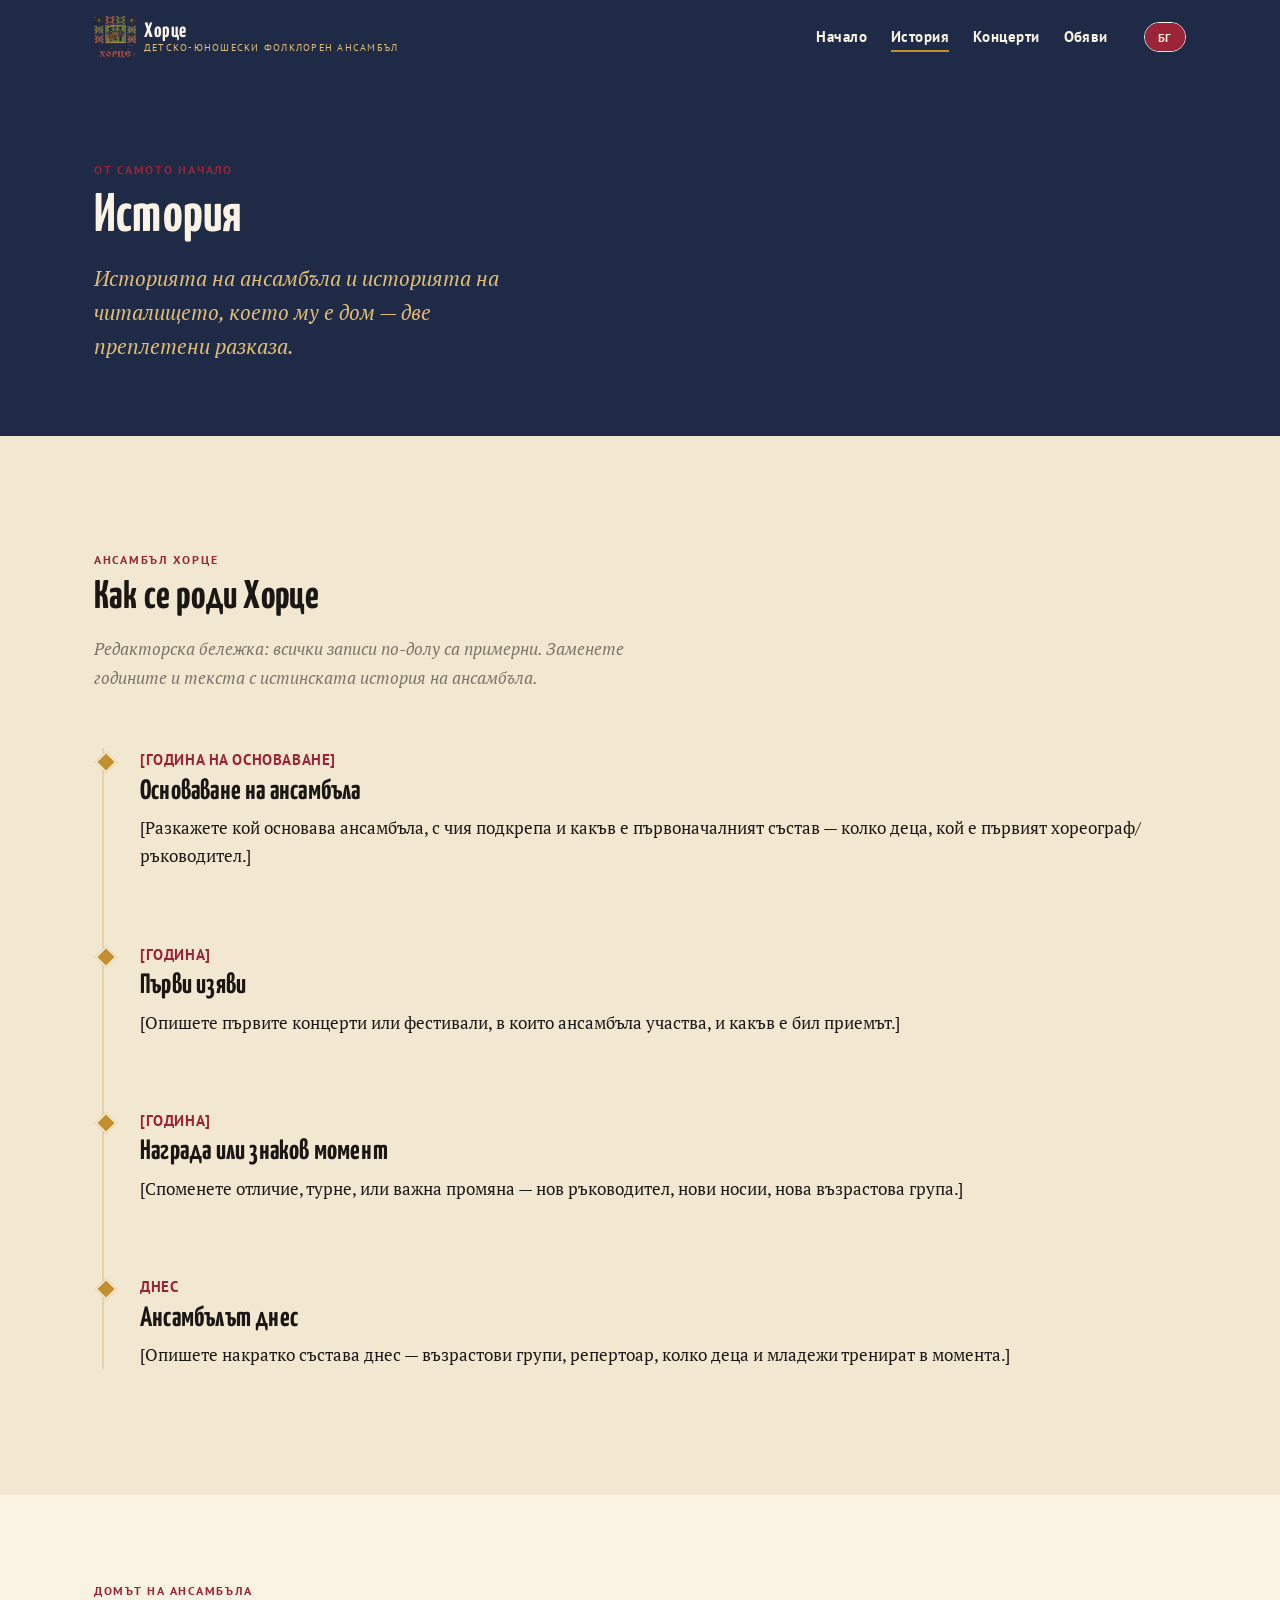
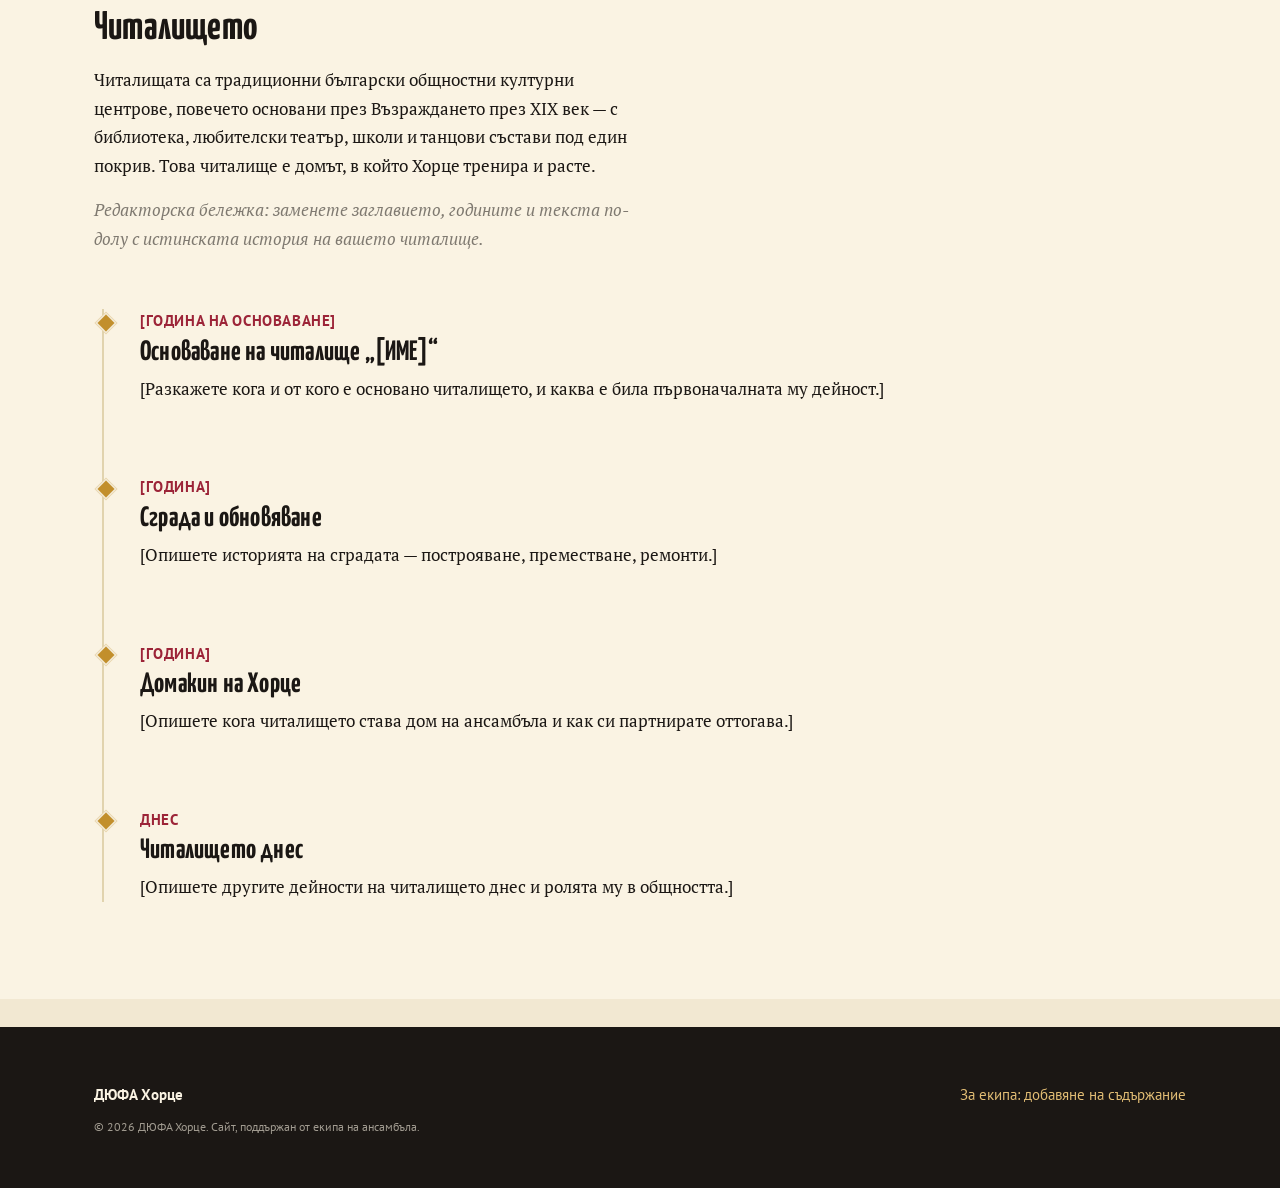
==== history.html @ 5110ce25 "initial" ====
<!doctype html>
<html lang="bg" data-site-lang="bg">
<head>
<meta charset="utf-8">
<meta name="viewport" content="width=device-width, initial-scale=1">
<title>История — ДЮФА Хорце</title>
<meta name="description" content="История на ДЮФА Хорце и на читалището, в което тренира ансамбълът.">
<link rel="icon" type="image/svg+xml" href="assets/images/logo.svg">
<link rel="preconnect" href="https://fonts.googleapis.com">
<link rel="preconnect" href="https://fonts.gstatic.com" crossorigin>
<link href="https://fonts.googleapis.com/css2?family=Yanone+Kaffeesatz:wght@400;600;700&family=PT+Serif:ital,wght@0,400;0,700;1,400&family=PT+Sans:wght@400;700&display=swap" rel="stylesheet">
<link rel="stylesheet" href="assets/css/style.css">
</head>
<body>

<header class="site-header">
  <div class="container">
    <a href="index.html" class="brand">
      <img src="assets/images/logo.png" alt="">
      <span class="brand-text">Хорце<small data-lang="bg">Детско-юношески фолклорен ансамбъл</small><small data-lang="en">Children &amp; youth folklore ensemble</small></span>
    </a>
    <button class="nav-toggle" aria-label="Меню" aria-expanded="false">☰</button>
    <nav class="site-nav">
      <ul>
        <li><a href="index.html" data-lang="bg">Начало</a><a href="index.html" data-lang="en">Home</a></li>
        <li><a href="istoriya.html" aria-current="page" data-lang="bg">История</a><a href="istoriya.html" aria-current="page" data-lang="en">History</a></li>
        <li><a href="koncerti.html" data-lang="bg">Концерти</a><a href="koncerti.html" data-lang="en">Concerts</a></li>
        <li><a href="obyavi.html" data-lang="bg">Обяви</a><a href="obyavi.html" data-lang="en">Announcements</a></li>
      </ul>
      <div class="lang-switch" role="group" aria-label="Език / Language">
        <button type="button" data-lang="bg" aria-pressed="true">БГ</button>
        <button type="button" data-lang="en" aria-pressed="false">EN</button>
      </div>
    </nav>
  </div>
</header>

<section class="hero" style="padding-bottom: var(--space-5);">
  <div class="container">
    <span class="eyebrow" data-lang="bg">От самото начало</span>
    <span class="eyebrow" data-lang="en">From the very beginning</span>
    <h1 style="font-size: var(--text-3xl);" data-lang="bg">История</h1>
    <h1 style="font-size: var(--text-3xl);" data-lang="en">History</h1>
    <p class="tagline" data-lang="bg">Историята на ансамбъла и историята на читалището, което му е дом — две преплетени разказа.</p>
    <p class="tagline" data-lang="en">The ensemble's story and the story of the community centre that is its home — two threads woven together.</p>
  </div>
</section>

<div class="hora-divider gold"></div>

<section>
  <div class="container">
    <div class="section-head">
      <span class="eyebrow" data-lang="bg">Ансамбъл Хорце</span>
      <span class="eyebrow" data-lang="en">The Horce ensemble</span>
      <h2 data-lang="bg">Как се роди Хорце</h2>
      <h2 data-lang="en">How Horce came to be</h2>
      <p class="timeline-placeholder" data-lang="bg">Редакторска бележка: всички записи по-долу са примерни. Заменете годините и текста с истинската история на ансамбъла.</p>
      <p class="timeline-placeholder" data-lang="en">Editor's note: every entry below is a placeholder. Replace the years and text with the ensemble's real history.</p>
    </div>

    <ol class="timeline" style="list-style:none; padding-left: var(--space-5);">
      <li class="timeline-item reveal">
        <div class="timeline-year" data-lang="bg">[ГОДИНА НА ОСНОВАВАНЕ]</div>
        <div class="timeline-year" data-lang="en">[FOUNDING YEAR]</div>
        <h3 data-lang="bg">Основаване на ансамбъла</h3>
        <h3 data-lang="en">The ensemble is founded</h3>
        <p data-lang="bg">[Разкажете кой основава ансамбъла, с чия подкрепа и какъв е първоначалният състав — колко деца, кой е първият хореограф/ръководител.]</p>
        <p data-lang="en">[Tell who founded the ensemble, with whose support, and what the first roster looked like — how many children, who was the first choreographer or director.]</p>
      </li>
      <li class="timeline-item reveal">
        <div class="timeline-year" data-lang="bg">[ГОДИНА]</div>
        <div class="timeline-year" data-lang="en">[YEAR]</div>
        <h3 data-lang="bg">Първи изяви</h3>
        <h3 data-lang="en">First performances</h3>
        <p data-lang="bg">[Опишете първите концерти или фестивали, в които ансамбъла участва, и какъв е бил приемът.]</p>
        <p data-lang="en">[Describe the first concerts or festivals the ensemble took part in, and how they were received.]</p>
      </li>
      <li class="timeline-item reveal">
        <div class="timeline-year" data-lang="bg">[ГОДИНА]</div>
        <div class="timeline-year" data-lang="en">[YEAR]</div>
        <h3 data-lang="bg">Награда или знаков момент</h3>
        <h3 data-lang="en">An award or milestone</h3>
        <p data-lang="bg">[Споменете отличие, турне, или важна промяна — нов ръководител, нови носии, нова възрастова група.]</p>
        <p data-lang="en">[Mention an award, a tour, or an important change — a new director, new costumes, a new age group.]</p>
      </li>
      <li class="timeline-item reveal">
        <div class="timeline-year" data-lang="bg">Днес</div>
        <div class="timeline-year" data-lang="en">Today</div>
        <h3 data-lang="bg">Ансамбълът днес</h3>
        <h3 data-lang="en">The ensemble today</h3>
        <p data-lang="bg">[Опишете накратко състава днес — възрастови групи, репертоар, колко деца и младежи тренират в момента.]</p>
        <p data-lang="en">[Briefly describe the ensemble today — age groups, repertoire, how many children and young people currently train.]</p>
      </li>
    </ol>
  </div>
</section>

<div class="hora-divider"></div>

<section class="on-soft">
  <div class="container">
    <div class="section-head">
      <span class="eyebrow" data-lang="bg">Домът на ансамбъла</span>
      <span class="eyebrow" data-lang="en">The ensemble's home</span>
      <h2 data-lang="bg">Читалището</h2>
      <h2 data-lang="en">The chitalishte</h2>
      <p data-lang="bg">Читалищата са традиционни български общностни културни центрове, повечето основани през Възраждането през XIX век — с библиотека, любителски театър, школи и танцови състави под един покрив. Това читалище е домът, в който Хорце тренира и расте.</p>
      <p data-lang="en">Chitalishtes are traditional Bulgarian community cultural centres, most founded during the 19th-century National Revival — combining a library, amateur theatre, classes and dance ensembles under one roof. This particular chitalishte is the home where Horce trains and grows.</p>
      <p class="timeline-placeholder" data-lang="bg">Редакторска бележка: заменете заглавието, годините и текста по-долу с истинската история на вашето читалище.</p>
      <p class="timeline-placeholder" data-lang="en">Editor's note: replace the name, years and text below with your chitalishte's real history.</p>
    </div>

    <ol class="timeline" style="list-style:none; padding-left: var(--space-5);">
      <li class="timeline-item reveal">
        <div class="timeline-year" data-lang="bg">[ГОДИНА НА ОСНОВАВАНЕ]</div>
        <div class="timeline-year" data-lang="en">[FOUNDING YEAR]</div>
        <h3 data-lang="bg">Основаване на читалище „[ИМЕ]“</h3>
        <h3 data-lang="en">"[NAME]" chitalishte is founded</h3>
        <p data-lang="bg">[Разкажете кога и от кого е основано читалището, и каква е била първоначалната му дейност.]</p>
        <p data-lang="en">[Tell when and by whom the chitalishte was founded, and what its early activities looked like.]</p>
      </li>
      <li class="timeline-item reveal">
        <div class="timeline-year" data-lang="bg">[ГОДИНА]</div>
        <div class="timeline-year" data-lang="en">[YEAR]</div>
        <h3 data-lang="bg">Сграда и обновяване</h3>
        <h3 data-lang="en">Building and renovation</h3>
        <p data-lang="bg">[Опишете историята на сградата — построяване, преместване, ремонти.]</p>
        <p data-lang="en">[Describe the building's history — construction, relocation, renovations.]</p>
      </li>
      <li class="timeline-item reveal">
        <div class="timeline-year" data-lang="bg">[ГОДИНА]</div>
        <div class="timeline-year" data-lang="en">[YEAR]</div>
        <h3 data-lang="bg">Домакин на Хорце</h3>
        <h3 data-lang="en">Becomes home to Horce</h3>
        <p data-lang="bg">[Опишете кога читалището става дом на ансамбъла и как си партнирате оттогава.]</p>
        <p data-lang="en">[Describe when the chitalishte became the ensemble's home, and how you've partnered since.]</p>
      </li>
      <li class="timeline-item reveal">
        <div class="timeline-year" data-lang="bg">Днес</div>
        <div class="timeline-year" data-lang="en">Today</div>
        <h3 data-lang="bg">Читалището днес</h3>
        <h3 data-lang="en">The chitalishte today</h3>
        <p data-lang="bg">[Опишете другите дейности на читалището днес и ролята му в общността.]</p>
        <p data-lang="en">[Describe the chitalishte's other activities today and its role in the community.]</p>
      </li>
    </ol>
  </div>
</section>

<div class="hora-divider gold"></div>

<footer class="site-footer">
  <div class="container">
    <div>
      <strong data-lang="bg">ДЮФА Хорце</strong><strong data-lang="en">Horce Folklore Ensemble</strong>
      <p class="foot-note" data-lang="bg">© <span data-year></span> ДЮФА Хорце. Сайт, поддържан от екипа на ансамбъла.</p>
      <p class="foot-note" data-lang="en">© <span data-year></span> Horce Folklore Ensemble. Site maintained by the ensemble's team.</p>
    </div>
    <div>
      <a href="admin.html" data-lang="bg">За екипа: добавяне на съдържание</a>
      <a href="admin.html" data-lang="en">For the team: add content</a>
    </div>
  </div>
</footer>

<script src="assets/js/main.js"></script>
</body>
</html>
---- assets/css/style.css ----
/* =========================================================
   ДЮФА Хорце — design tokens
   Palette grounded in Bulgarian folk costume + chitalishte life:
   linen canvas, raven-black stitching, shevitsa red, gaitan gold,
   and the indigo of a village square after dusk during a feast.
   ========================================================= */

   :root{
    --ink:        #1B1714;
    --paper:      #F2E8D2;
    --paper-soft: #FAF3E3;
    --paper-line: #E1D3AE;
    --night:      #1F2A47;
    --night-soft: #2B3A60;
    --night-line: #3C4E7C;
    --red:        #9C2438;
    --red-dark:   #731A29;
    --gold:       #C28F2C;
    --gold-light: #E2BD74;
  
    --font-display: "Yanone Kaffeesatz", sans-serif;
    --font-body:    "PT Serif", Georgia, serif;
    --font-ui:      "PT Sans", Arial, sans-serif;
  
    --text-xs:   0.78rem;
    --text-sm:   0.92rem;
    --text-base: 1.08rem;
    --text-lg:   1.3rem;
    --text-xl:   1.75rem;
    --text-2xl:  2.5rem;
    --text-3xl:  3.4rem;
    --text-4xl:  4.6rem;
  
    --space-1: .25rem;
    --space-2: .5rem;
    --space-3: 1rem;
    --space-4: 1.5rem;
    --space-5: 2.25rem;
    --space-6: 3.5rem;
    --space-7: 5rem;
    --space-8: 7.5rem;
  
    --radius-sm: 3px;
    --radius-md: 7px;
    --radius-pill: 999px;
  
    --container: 1140px;
  
    --ease: cubic-bezier(.4,0,.2,1);
  }
  
  *{ box-sizing: border-box; }
  html{ scroll-behavior: smooth; }
  @media (prefers-reduced-motion: reduce){
    html{ scroll-behavior: auto; }
    *, *::before, *::after{ animation-duration: .001ms !important; animation-iteration-count: 1 !important; transition-duration: .001ms !important; scroll-behavior: auto !important; }
  }
  
  body{
    margin: 0;
    background: var(--paper);
    color: var(--ink);
    font-family: var(--font-body);
    font-size: var(--text-base);
    line-height: 1.65;
    -webkit-font-smoothing: antialiased;
  }
  
  h1,h2,h3,h4{
    font-family: var(--font-display);
    font-weight: 700;
    line-height: 1.05;
    margin: 0 0 var(--space-3);
    letter-spacing: .2px;
  }
  h1{ font-size: var(--text-4xl); }
  h2{ font-size: var(--text-2xl); }
  h3{ font-size: var(--text-xl); }
  p{ margin: 0 0 var(--space-3); }
  a{ color: var(--red); text-decoration: none; }
  a:hover{ text-decoration: underline; }
  img{ max-width: 100%; display: block; }
  
  :focus-visible{
    outline: 3px solid var(--gold);
    outline-offset: 3px;
  }
  
  .container{
    max-width: var(--container);
    margin: 0 auto;
    padding: 0 var(--space-4);
  }
  
  .eyebrow{
    font-family: var(--font-ui);
    font-size: var(--text-xs);
    letter-spacing: .14em;
    text-transform: uppercase;
    color: var(--red);
    font-weight: 700;
    display: inline-block;
    margin-bottom: var(--space-2);
  }
  .on-dark .eyebrow{ color: var(--gold-light); }
  
  /* =========================================================
     Language toggle — show/hide by data-site-lang on <html>
     ========================================================= */
  html[data-site-lang="bg"] [data-lang="en"]{ display: none !important; }
  html[data-site-lang="en"] [data-lang="bg"]{ display: none !important; }
  
  .lang-switch{
    display: inline-flex;
    border: 1.5px solid currentColor;
    border-radius: var(--radius-pill);
    overflow: hidden;
    font-family: var(--font-ui);
    font-weight: 700;
    font-size: var(--text-xs);
    letter-spacing: .06em;
  }
  .lang-switch button{
    border: 0;
    background: transparent;
    color: inherit;
    padding: .4rem .85rem;
    cursor: pointer;
    font-family: inherit;
    font-weight: inherit;
    font-size: inherit;
  }
  .lang-switch button[aria-pressed="true"]{
    background: var(--red);
    color: var(--paper-soft);
  }
  .on-dark .lang-switch button[aria-pressed="true"]{
    background: var(--gold);
    color: var(--night);
  }
  
  /* =========================================================
     Hora-chain divider — repeating linked-hands motif.
     The hora is the joined-hand circle dance the group is named
     for; this chain stitches every page together the same way.
     ========================================================= */
  .hora-divider{
    height: 28px;
    width: 100%;
    background-image: url("../images/hora-pattern.svg");
    background-repeat: repeat-x;
    background-position: center;
    background-size: auto 28px;
    opacity: .85;
  }
  .hora-divider.gold{
    filter: invert(1) sepia(1) saturate(3) hue-rotate(5deg) brightness(1.3);
  }
  
  /* =========================================================
     Header / nav
     ========================================================= */
  .site-header{
    background: var(--night);
    color: var(--paper-soft);
    position: sticky;
    top: 0;
    z-index: 50;
  }
  .site-header .container{
    display: flex;
    align-items: center;
    justify-content: space-between;
    padding-top: var(--space-3);
    padding-bottom: var(--space-3);
    gap: var(--space-4);
  }
  .brand{
    display: flex;
    align-items: center;
    gap: var(--space-2);
    color: var(--paper-soft);
  }
  .brand:hover{ text-decoration: none; }
  .brand img{ width: 42px; height: 42px; }
  .brand-text{
    font-family: var(--font-display);
    font-size: var(--text-lg);
    font-weight: 700;
    letter-spacing: .03em;
    line-height: 1.05;
  }
  .brand-text small{
    display: block;
    font-family: var(--font-ui);
    font-size: .65rem;
    font-weight: 400;
    letter-spacing: .12em;
    text-transform: uppercase;
    color: var(--gold-light);
  }
  
  .nav-toggle{
    display: none;
    background: transparent;
    border: 0;
    color: var(--paper-soft);
    font-size: 1.6rem;
    cursor: pointer;
    padding: var(--space-1);
  }
  
  .site-nav{
    display: flex;
    align-items: center;
    gap: var(--space-5);
  }
  .site-nav ul{
    display: flex;
    gap: var(--space-4);
    list-style: none;
    margin: 0;
    padding: 0;
    font-family: var(--font-ui);
    font-weight: 700;
    font-size: var(--text-sm);
    letter-spacing: .03em;
  }
  .site-nav a{
    color: var(--paper-soft);
    padding: var(--space-1) 0;
    border-bottom: 2px solid transparent;
  }
  .site-nav a:hover, .site-nav a[aria-current="page"]{
    text-decoration: none;
    border-bottom-color: var(--gold);
  }
  
  @media (max-width: 860px){
    .nav-toggle{ display: block; }
    .site-nav{
      position: absolute;
      top: 100%;
      left: 0;
      right: 0;
      background: var(--night);
      flex-direction: column;
      align-items: stretch;
      gap: 0;
      padding: var(--space-3) var(--space-4) var(--space-5);
      border-top: 1px solid var(--night-line);
      display: none;
    }
    .site-nav.open{ display: flex; }
    .site-nav ul{
      flex-direction: column;
      gap: var(--space-1);
      margin-bottom: var(--space-4);
    }
    .site-nav ul a{ display: block; padding: var(--space-2) 0; }
    .site-nav > .lang-switch{ align-self: flex-start; }
  }
  
  /* =========================================================
     Hero
     ========================================================= */
  .hero{
    background: var(--night);
    color: var(--paper-soft);
    position: relative;
    overflow: hidden;
    padding: var(--space-7) 0 var(--space-6);
  }
  .hero::before{
    content: "";
    position: absolute;
    inset: 0;
    background-image: url("../images/rosette.svg");
    background-repeat: no-repeat;
    background-position: right -120px top -80px;
    background-size: 520px;
    opacity: .14;
    pointer-events: none;
  }
  .hero .container{ position: relative; }
  .hero h1{
    font-size: var(--text-4xl);
    max-width: 16ch;
  }
  .hero .tagline{
    font-family: var(--font-body);
    font-style: italic;
    font-size: var(--text-lg);
    color: var(--gold-light);
    max-width: 38ch;
    margin-bottom: var(--space-5);
  }
  .hero-actions{
    display: flex;
    gap: var(--space-3);
    flex-wrap: wrap;
  }
  
  .btn{
    font-family: var(--font-ui);
    font-weight: 700;
    font-size: var(--text-sm);
    letter-spacing: .03em;
    padding: .75rem 1.5rem;
    border-radius: var(--radius-pill);
    border: 2px solid var(--red);
    background: var(--red);
    color: var(--paper-soft);
    cursor: pointer;
    display: inline-block;
    transition: transform .15s var(--ease), background .15s var(--ease);
  }
  .btn:hover{
    background: var(--red-dark);
    text-decoration: none;
    transform: translateY(-2px);
  }
  .btn.btn-ghost{
    background: transparent;
    border-color: var(--gold);
    color: var(--gold-light);
  }
  .btn.btn-ghost:hover{ background: rgba(226,189,116,.12); }
  .on-light .btn.btn-ghost{ border-color: var(--red); color: var(--red); }
  .on-light .btn.btn-ghost:hover{ background: rgba(156,36,56,.07); }
  
  /* =========================================================
     Sections / generic blocks
     ========================================================= */
  section{ padding: var(--space-7) 0; }
  .section-tight{ padding: var(--space-6) 0; }
  .section-head{ max-width: 60ch; margin-bottom: var(--space-6); }
  .on-dark{ background: var(--night); color: var(--paper-soft); }
  .on-dark h2, .on-dark h3{ color: var(--paper-soft); }
  .on-soft{ background: var(--paper-soft); }
  
  .grid{
    display: grid;
    gap: var(--space-5);
  }
  .grid-3{ grid-template-columns: repeat(3, 1fr); }
  .grid-2{ grid-template-columns: repeat(2, 1fr); }
  @media (max-width: 860px){
    .grid-3, .grid-2{ grid-template-columns: 1fr; }
  }
  
  .card{
    background: var(--paper-soft);
    border: 1px solid var(--paper-line);
    border-radius: var(--radius-md);
    padding: var(--space-4);
  }
  .on-dark .card{
    background: var(--night-soft);
    border-color: var(--night-line);
  }
  
  /* =========================================================
     Timeline (history pages)
     ========================================================= */
  .timeline{
    position: relative;
    margin-left: var(--space-2);
    border-left: 2px solid var(--paper-line);
    padding-left: var(--space-5);
  }
  .on-dark .timeline{ border-left-color: var(--night-line); }
  .timeline-item{
    position: relative;
    padding-bottom: var(--space-6);
  }
  .timeline-item:last-child{ padding-bottom: 0; }
  .timeline-item::before{
    content: "";
    position: absolute;
    left: calc(-1 * var(--space-5) - 6px);
    top: .35rem;
    width: 12px;
    height: 12px;
    background: var(--gold);
    border: 2px solid var(--paper);
    transform: rotate(45deg);
  }
  .on-dark .timeline-item::before{ border-color: var(--night); }
  .timeline-year{
    font-family: var(--font-ui);
    font-weight: 700;
    color: var(--red);
    letter-spacing: .04em;
    font-size: var(--text-sm);
    text-transform: uppercase;
  }
  .on-dark .timeline-year{ color: var(--gold-light); }
  .timeline-item h3{ margin: var(--space-1) 0 var(--space-2); }
  .timeline-placeholder{
    font-style: italic;
    color: var(--ink);
    opacity: .55;
  }
  .on-dark .timeline-placeholder{ color: var(--paper-soft); opacity: .6; }
  
  /* =========================================================
     Concert / announcement cards
     ========================================================= */
  .post-card{
    background: var(--paper-soft);
    border: 1px solid var(--paper-line);
    border-radius: var(--radius-md);
    overflow: hidden;
    display: flex;
    flex-direction: column;
  }
  .post-card .photo-strip{
    display: grid;
    grid-template-columns: repeat(3, 1fr);
    gap: 2px;
    background: var(--ink);
  }
  .post-card .photo-strip img, .post-card .photo-strip .no-photo{
    aspect-ratio: 4/3;
    object-fit: cover;
    width: 100%;
  }
  .post-card .no-photo{
    display: flex;
    align-items: center;
    justify-content: center;
    background: var(--night);
    color: var(--gold-light);
    font-family: var(--font-ui);
    font-size: var(--text-xs);
    text-align: center;
    padding: var(--space-2);
  }
  .post-card .body{ padding: var(--space-4); flex: 1; display: flex; flex-direction: column; }
  .post-card .meta{
    font-family: var(--font-ui);
    font-size: var(--text-xs);
    text-transform: uppercase;
    letter-spacing: .06em;
    color: var(--red);
    margin-bottom: var(--space-2);
  }
  .post-card .meta .place::before{ content: "· "; color: var(--ink); opacity: .4; }
  .post-card h3{ margin-bottom: var(--space-2); }
  .post-card p{ flex: 1; }
  .tag-upcoming{
    display: inline-block;
    font-family: var(--font-ui);
    font-size: var(--text-xs);
    font-weight: 700;
    letter-spacing: .06em;
    text-transform: uppercase;
    background: var(--gold);
    color: var(--night);
    padding: .25rem .65rem;
    border-radius: var(--radius-pill);
    margin-bottom: var(--space-3);
  }
  
  .empty-state{
    text-align: center;
    padding: var(--space-6) var(--space-4);
    border: 2px dashed var(--paper-line);
    border-radius: var(--radius-md);
    font-family: var(--font-ui);
    color: var(--ink);
    opacity: .7;
  }
  
  /* =========================================================
     Lightbox (concert photo viewer)
     ========================================================= */
  .lightbox{
    position: fixed;
    inset: 0;
    background: rgba(15,12,10,.92);
    display: none;
    align-items: center;
    justify-content: center;
    z-index: 100;
    padding: var(--space-4);
  }
  .lightbox.open{ display: flex; }
  .lightbox img{ max-height: 86vh; max-width: 100%; border: 4px solid var(--paper); }
  .lightbox-close{
    position: absolute;
    top: var(--space-4);
    right: var(--space-4);
    background: transparent;
    border: 0;
    color: var(--paper);
    font-size: 2rem;
    cursor: pointer;
  }
  
  /* =========================================================
     Footer
     ========================================================= */
  .site-footer{
    background: var(--ink);
    color: var(--paper-soft);
    padding: var(--space-6) 0 var(--space-5);
    font-family: var(--font-ui);
    font-size: var(--text-sm);
  }
  .site-footer .container{
    display: flex;
    flex-wrap: wrap;
    gap: var(--space-4);
    justify-content: space-between;
    align-items: flex-start;
  }
  .site-footer a{ color: var(--gold-light); }
  .site-footer .foot-note{ opacity: .6; font-size: var(--text-xs); margin-top: var(--space-2); }
  
  /* =========================================================
     Reveal-on-scroll
     ========================================================= */
  .reveal{ opacity: 0; transform: translateY(16px); transition: opacity .6s var(--ease), transform .6s var(--ease); }
  .reveal.in{ opacity: 1; transform: none; }
  @media (prefers-reduced-motion: reduce){
    .reveal{ opacity: 1; transform: none; }
  }
  
  /* =========================================================
     Forms (admin)
     ========================================================= */
  .form-grid{ display: grid; gap: var(--space-4); }
  .field{ display: flex; flex-direction: column; gap: .4rem; }
  .field label{ font-family: var(--font-ui); font-weight: 700; font-size: var(--text-sm); }
  .field .hint{ font-size: var(--text-xs); opacity: .65; font-family: var(--font-ui); }
  input, textarea{
    font-family: var(--font-ui);
    font-size: var(--text-base);
    padding: .65rem .8rem;
    border: 1.5px solid var(--paper-line);
    border-radius: var(--radius-sm);
    background: var(--paper-soft);
    color: var(--ink);
    width: 100%;
  }
  textarea{ min-height: 6rem; resize: vertical; }
  input:focus, textarea:focus{ outline: 3px solid var(--gold); outline-offset: 1px; }
  .two-col{ display: grid; grid-template-columns: 1fr 1fr; gap: var(--space-4); }
  @media (max-width: 640px){ .two-col{ grid-template-columns: 1fr; } }
  
  .tabs{ display: flex; gap: var(--space-2); margin-bottom: var(--space-5); flex-wrap: wrap; }
  .tabs button{
    font-family: var(--font-ui); font-weight: 700; font-size: var(--text-sm);
    padding: .6rem 1.1rem; border-radius: var(--radius-pill);
    border: 1.5px solid var(--paper-line); background: var(--paper-soft); cursor: pointer;
  }
  .tabs button.active{ background: var(--night); color: var(--paper-soft); border-color: var(--night); }
  .tab-panel{ display: none; }
  .tab-panel.active{ display: block; }
  
  .alert{
    padding: var(--space-3) var(--space-4);
    border-radius: var(--radius-sm);
    font-family: var(--font-ui);
    font-size: var(--text-sm);
    margin-bottom: var(--space-4);
  }
  .alert-info{ background: #E8EEFB; border: 1px solid #B9C8EA; }
  .alert-success{ background: #E6F2E3; border: 1px solid #B6D9AC; }
  .alert-error{ background: #FBE7E5; border: 1px solid #EBB3AD; }
  
  .entry-row{
    display: flex; justify-content: space-between; align-items: center; gap: var(--space-3);
    padding: var(--space-3); border-bottom: 1px solid var(--paper-line);
    font-family: var(--font-ui); font-size: var(--text-sm);
  }
  .entry-row:last-child{ border-bottom: 0; }
  .entry-row button{
    font-family: var(--font-ui); font-weight: 700; font-size: var(--text-xs);
    background: transparent; border: 1.5px solid var(--red); color: var(--red);
    padding: .35rem .7rem; border-radius: var(--radius-pill); cursor: pointer;
  }
  .entry-row button:hover{ background: var(--red); color: var(--paper-soft); }
  
  .thumb-preview{ display: flex; gap: var(--space-2); flex-wrap: wrap; margin-top: var(--space-2); }
  .thumb-preview img{ width: 70px; height: 70px; object-fit: cover; border-radius: var(--radius-sm); border: 1px solid var(--paper-line); }
  
  code, pre{ font-family: "Courier New", monospace; }
  pre{
    background: var(--ink); color: var(--paper-soft); padding: var(--space-3);
    border-radius: var(--radius-sm); overflow-x: auto; font-size: var(--text-xs);
  }
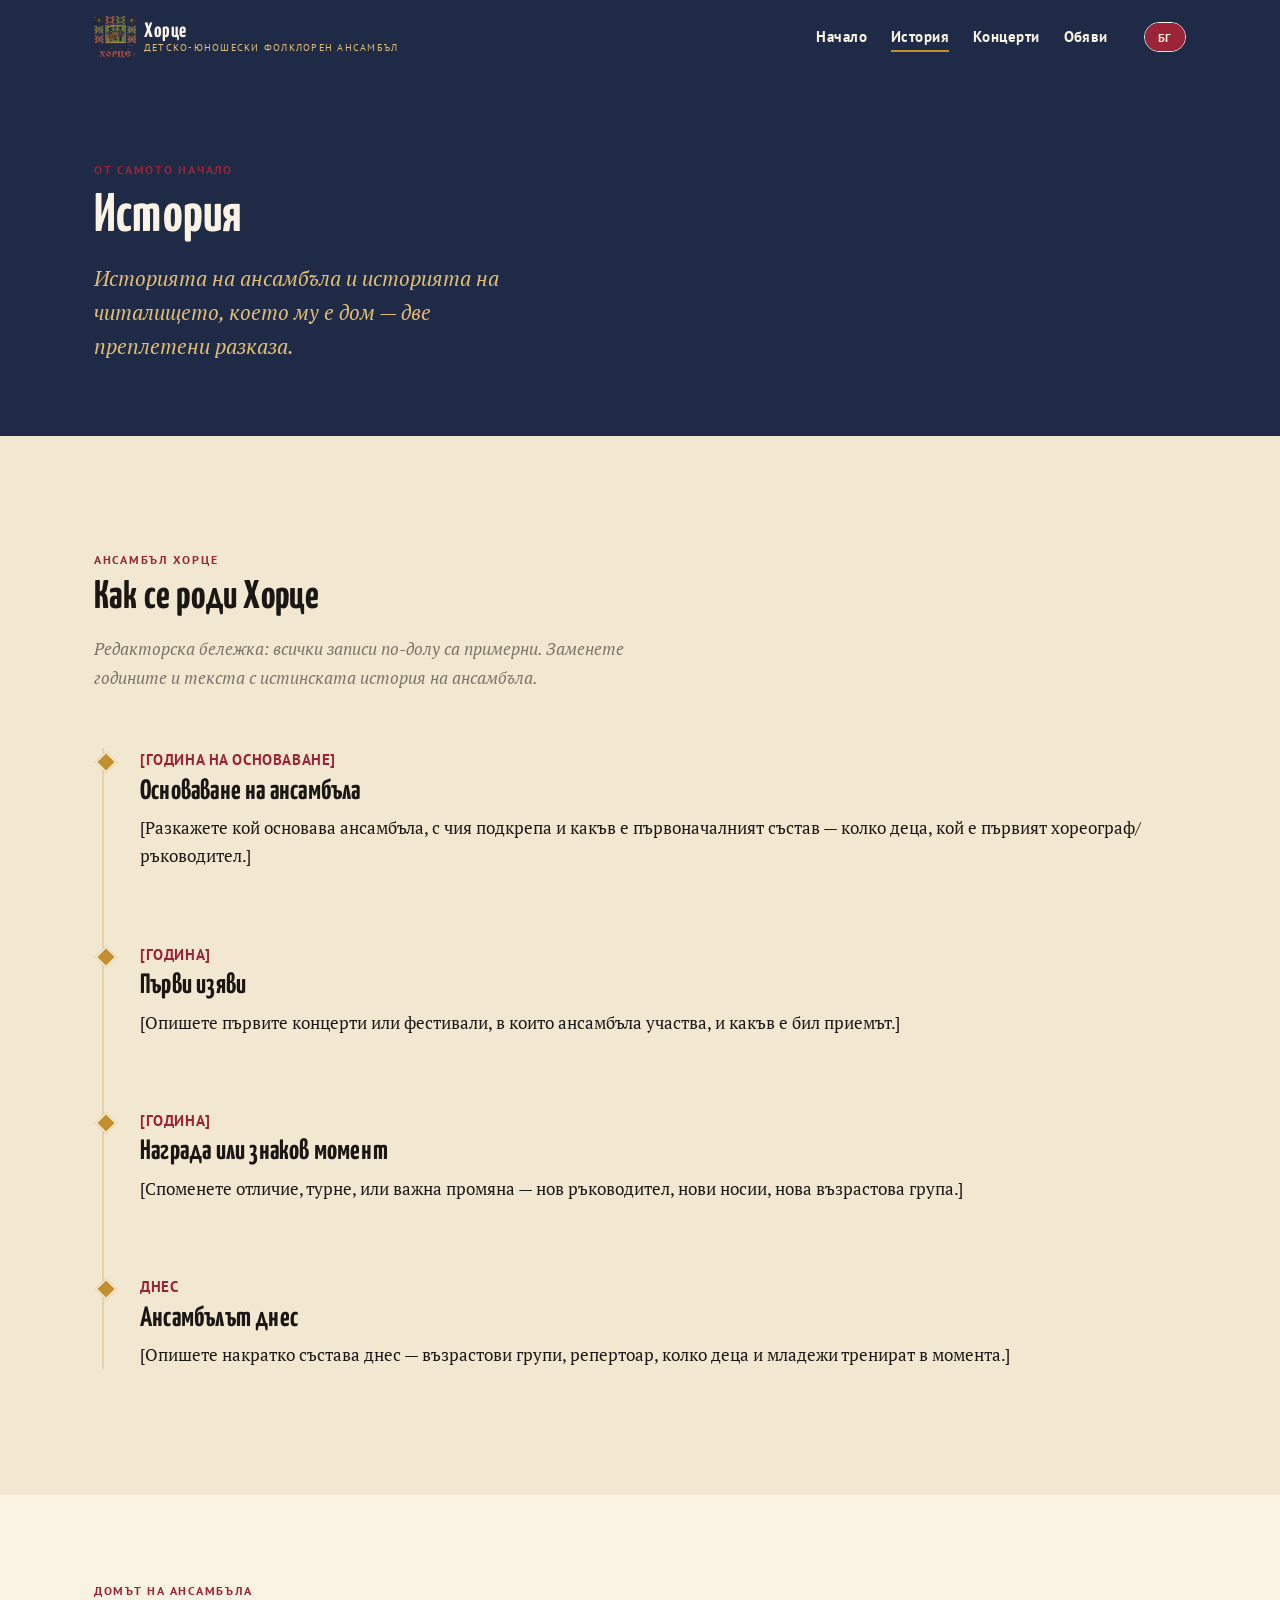
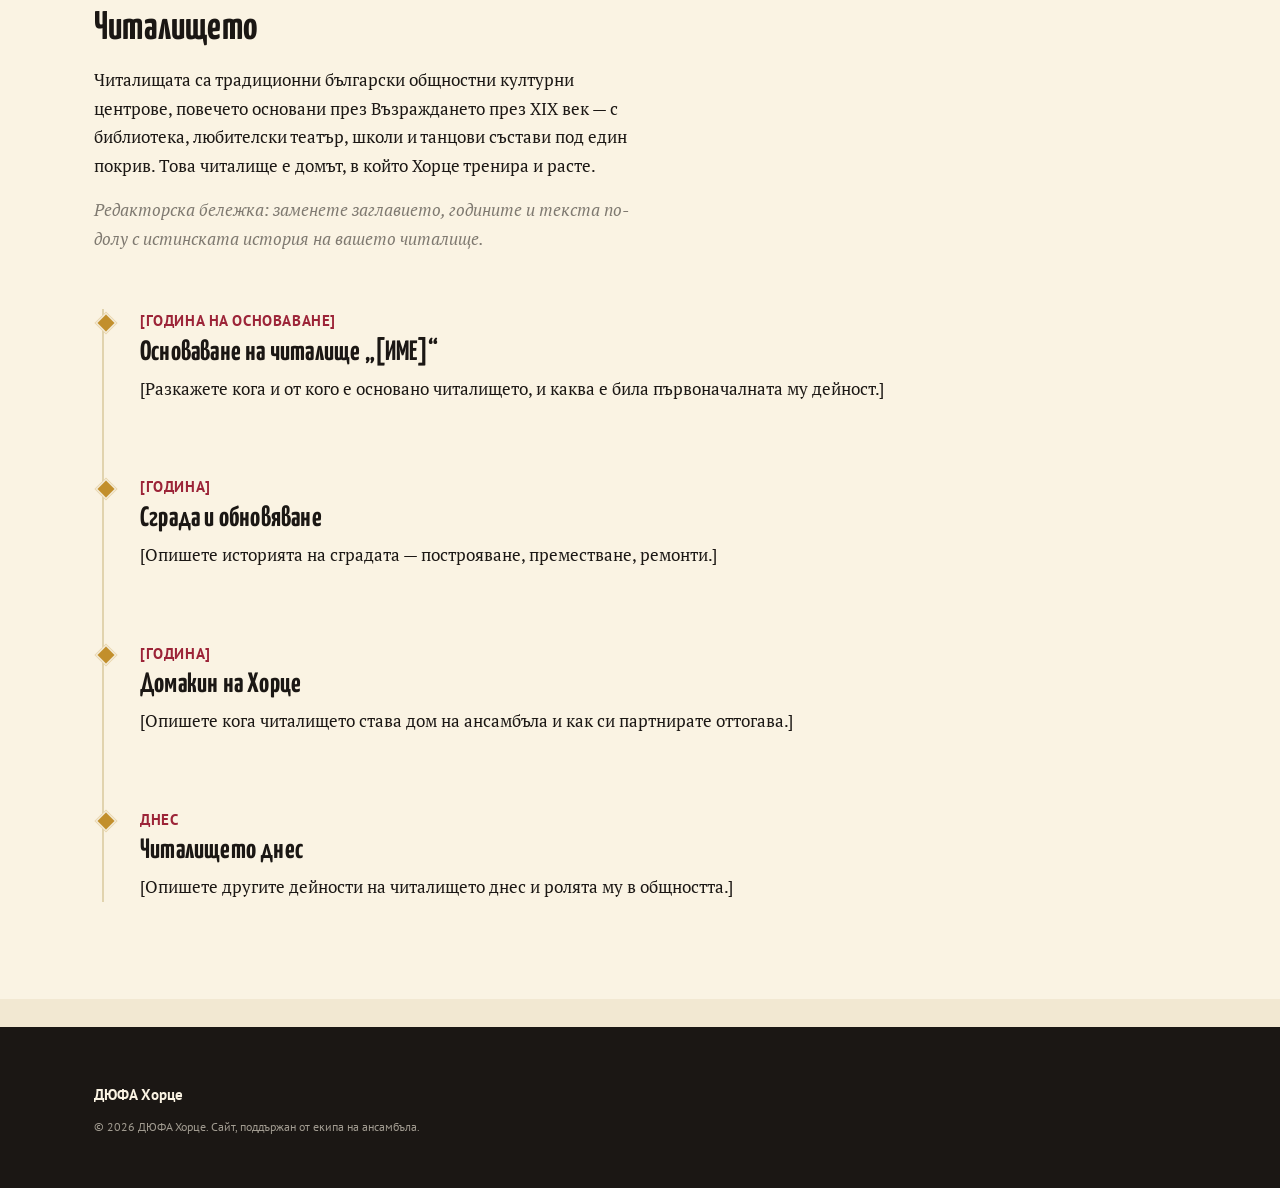
==== commit bd13eb53: "removed admin from main pages" ====
--- a/history.html
+++ b/history.html
@@ -157,10 +157,6 @@
       <p class="foot-note" data-lang="bg">© <span data-year></span> ДЮФА Хорце. Сайт, поддържан от екипа на ансамбъла.</p>
       <p class="foot-note" data-lang="en">© <span data-year></span> Horce Folklore Ensemble. Site maintained by the ensemble's team.</p>
     </div>
-    <div>
-      <a href="admin.html" data-lang="bg">За екипа: добавяне на съдържание</a>
-      <a href="admin.html" data-lang="en">For the team: add content</a>
-    </div>
   </div>
 </footer>
 
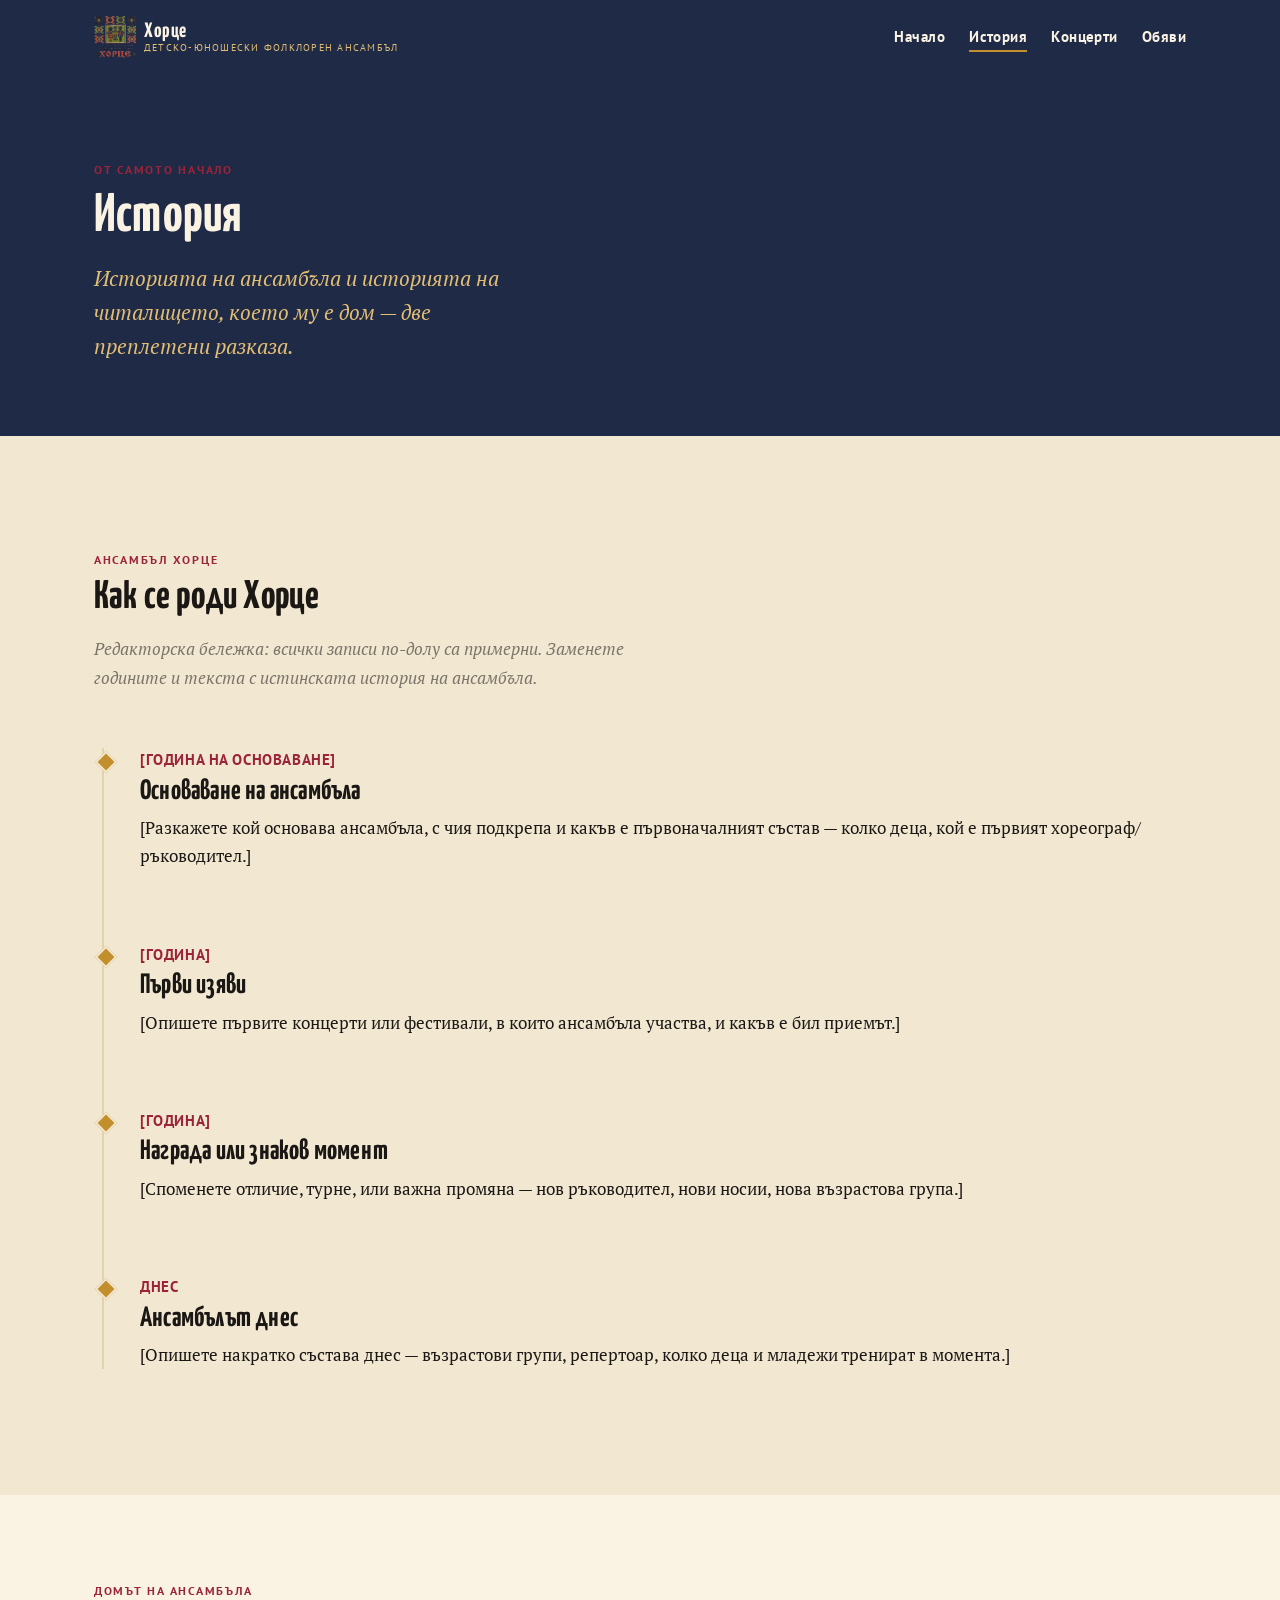
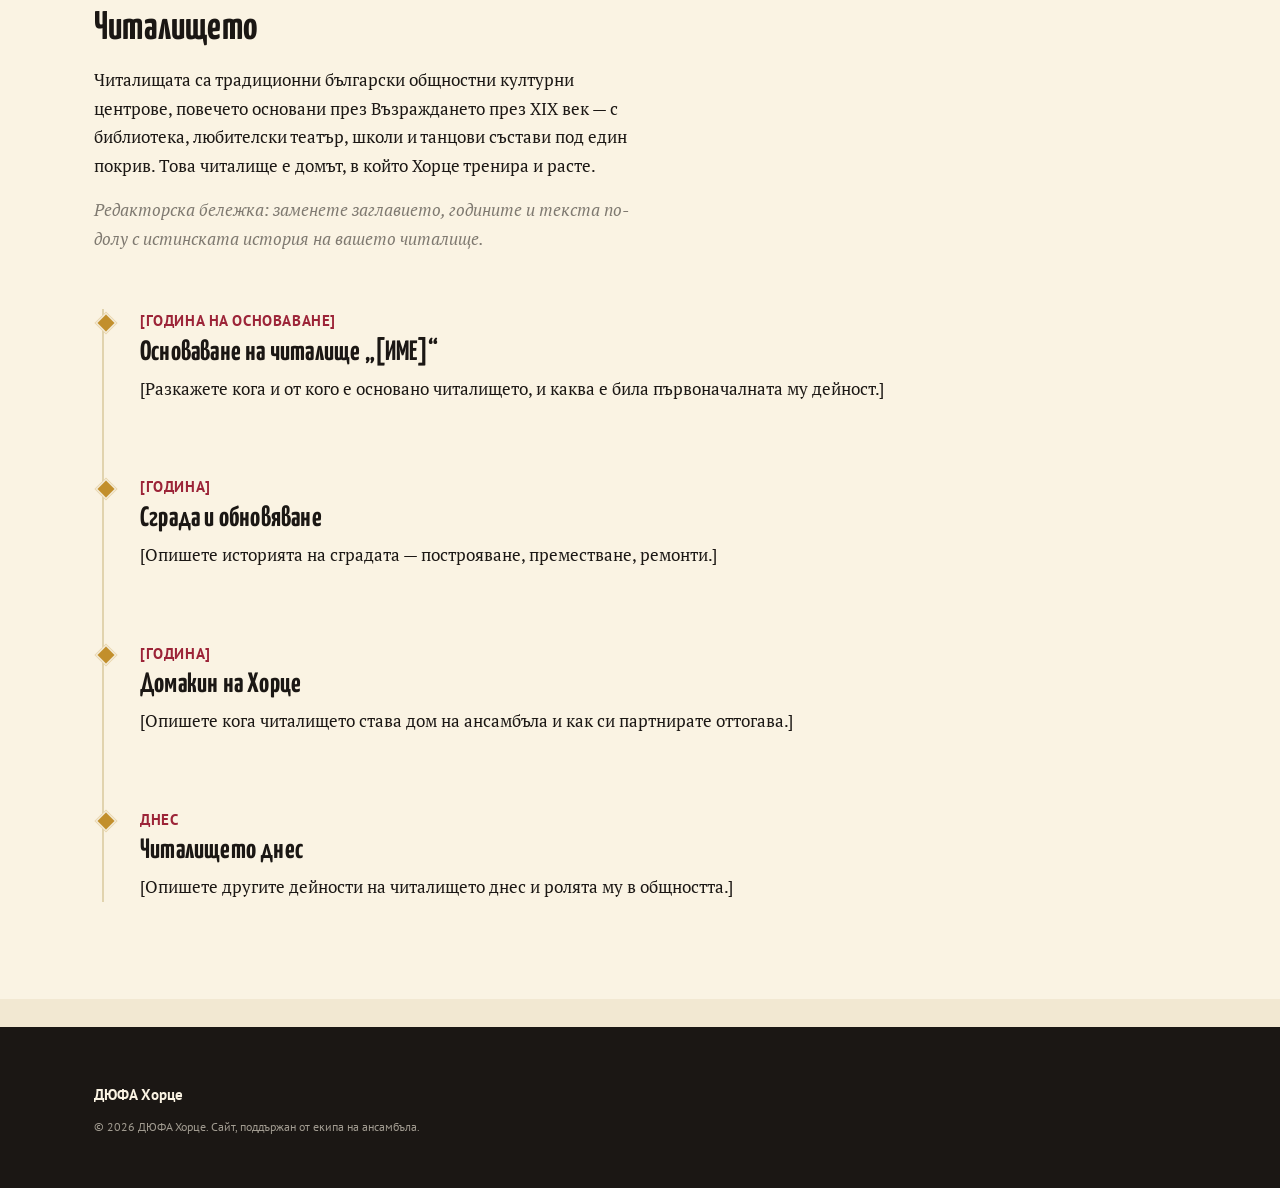
==== commit 60daed79: "removed translation" ====
--- a/history.html
+++ b/history.html
@@ -3,9 +3,9 @@
 <head>
 <meta charset="utf-8">
 <meta name="viewport" content="width=device-width, initial-scale=1">
-<title>История — ДЮФА Хорце</title>
+<title>История - ДЮФА Хорце</title>
 <meta name="description" content="История на ДЮФА Хорце и на читалището, в което тренира ансамбълът.">
-<link rel="icon" type="image/svg+xml" href="assets/images/logo.svg">
+<link rel="icon" type="image/svg+xml" href="assets/images/image.png">
 <link rel="preconnect" href="https://fonts.googleapis.com">
 <link rel="preconnect" href="https://fonts.gstatic.com" crossorigin>
 <link href="https://fonts.googleapis.com/css2?family=Yanone+Kaffeesatz:wght@400;600;700&family=PT+Serif:ital,wght@0,400;0,700;1,400&family=PT+Sans:wght@400;700&display=swap" rel="stylesheet">
@@ -22,15 +22,11 @@
     <button class="nav-toggle" aria-label="Меню" aria-expanded="false">☰</button>
     <nav class="site-nav">
       <ul>
-        <li><a href="index.html" data-lang="bg">Начало</a><a href="index.html" data-lang="en">Home</a></li>
-        <li><a href="istoriya.html" aria-current="page" data-lang="bg">История</a><a href="istoriya.html" aria-current="page" data-lang="en">History</a></li>
-        <li><a href="koncerti.html" data-lang="bg">Концерти</a><a href="koncerti.html" data-lang="en">Concerts</a></li>
-        <li><a href="obyavi.html" data-lang="bg">Обяви</a><a href="obyavi.html" data-lang="en">Announcements</a></li>
+        <li><a href="index.html" data-lang="bg">Начало</a></li>
+        <li><a href="history.html" aria-current="page" data-lang="bg">История</a></li>
+        <li><a href="koncerti.html" data-lang="bg">Концерти</a></li>
+        <li><a href="obyavi.html" data-lang="bg">Обяви</a></li>
       </ul>
-      <div class="lang-switch" role="group" aria-label="Език / Language">
-        <button type="button" data-lang="bg" aria-pressed="true">БГ</button>
-        <button type="button" data-lang="en" aria-pressed="false">EN</button>
-      </div>
     </nav>
   </div>
 </header>
@@ -38,11 +34,8 @@
 <section class="hero" style="padding-bottom: var(--space-5);">
   <div class="container">
     <span class="eyebrow" data-lang="bg">От самото начало</span>
-    <span class="eyebrow" data-lang="en">From the very beginning</span>
     <h1 style="font-size: var(--text-3xl);" data-lang="bg">История</h1>
-    <h1 style="font-size: var(--text-3xl);" data-lang="en">History</h1>
     <p class="tagline" data-lang="bg">Историята на ансамбъла и историята на читалището, което му е дом — две преплетени разказа.</p>
-    <p class="tagline" data-lang="en">The ensemble's story and the story of the community centre that is its home — two threads woven together.</p>
   </div>
 </section>
 
@@ -52,45 +45,30 @@
   <div class="container">
     <div class="section-head">
       <span class="eyebrow" data-lang="bg">Ансамбъл Хорце</span>
-      <span class="eyebrow" data-lang="en">The Horce ensemble</span>
       <h2 data-lang="bg">Как се роди Хорце</h2>
-      <h2 data-lang="en">How Horce came to be</h2>
       <p class="timeline-placeholder" data-lang="bg">Редакторска бележка: всички записи по-долу са примерни. Заменете годините и текста с истинската история на ансамбъла.</p>
-      <p class="timeline-placeholder" data-lang="en">Editor's note: every entry below is a placeholder. Replace the years and text with the ensemble's real history.</p>
     </div>
 
     <ol class="timeline" style="list-style:none; padding-left: var(--space-5);">
       <li class="timeline-item reveal">
         <div class="timeline-year" data-lang="bg">[ГОДИНА НА ОСНОВАВАНЕ]</div>
-        <div class="timeline-year" data-lang="en">[FOUNDING YEAR]</div>
         <h3 data-lang="bg">Основаване на ансамбъла</h3>
-        <h3 data-lang="en">The ensemble is founded</h3>
         <p data-lang="bg">[Разкажете кой основава ансамбъла, с чия подкрепа и какъв е първоначалният състав — колко деца, кой е първият хореограф/ръководител.]</p>
-        <p data-lang="en">[Tell who founded the ensemble, with whose support, and what the first roster looked like — how many children, who was the first choreographer or director.]</p>
       </li>
       <li class="timeline-item reveal">
         <div class="timeline-year" data-lang="bg">[ГОДИНА]</div>
-        <div class="timeline-year" data-lang="en">[YEAR]</div>
         <h3 data-lang="bg">Първи изяви</h3>
-        <h3 data-lang="en">First performances</h3>
         <p data-lang="bg">[Опишете първите концерти или фестивали, в които ансамбъла участва, и какъв е бил приемът.]</p>
-        <p data-lang="en">[Describe the first concerts or festivals the ensemble took part in, and how they were received.]</p>
       </li>
       <li class="timeline-item reveal">
         <div class="timeline-year" data-lang="bg">[ГОДИНА]</div>
-        <div class="timeline-year" data-lang="en">[YEAR]</div>
         <h3 data-lang="bg">Награда или знаков момент</h3>
-        <h3 data-lang="en">An award or milestone</h3>
         <p data-lang="bg">[Споменете отличие, турне, или важна промяна — нов ръководител, нови носии, нова възрастова група.]</p>
-        <p data-lang="en">[Mention an award, a tour, or an important change — a new director, new costumes, a new age group.]</p>
       </li>
       <li class="timeline-item reveal">
         <div class="timeline-year" data-lang="bg">Днес</div>
-        <div class="timeline-year" data-lang="en">Today</div>
         <h3 data-lang="bg">Ансамбълът днес</h3>
-        <h3 data-lang="en">The ensemble today</h3>
         <p data-lang="bg">[Опишете накратко състава днес — възрастови групи, репертоар, колко деца и младежи тренират в момента.]</p>
-        <p data-lang="en">[Briefly describe the ensemble today — age groups, repertoire, how many children and young people currently train.]</p>
       </li>
     </ol>
   </div>
@@ -102,47 +80,31 @@
   <div class="container">
     <div class="section-head">
       <span class="eyebrow" data-lang="bg">Домът на ансамбъла</span>
-      <span class="eyebrow" data-lang="en">The ensemble's home</span>
       <h2 data-lang="bg">Читалището</h2>
-      <h2 data-lang="en">The chitalishte</h2>
       <p data-lang="bg">Читалищата са традиционни български общностни културни центрове, повечето основани през Възраждането през XIX век — с библиотека, любителски театър, школи и танцови състави под един покрив. Това читалище е домът, в който Хорце тренира и расте.</p>
-      <p data-lang="en">Chitalishtes are traditional Bulgarian community cultural centres, most founded during the 19th-century National Revival — combining a library, amateur theatre, classes and dance ensembles under one roof. This particular chitalishte is the home where Horce trains and grows.</p>
       <p class="timeline-placeholder" data-lang="bg">Редакторска бележка: заменете заглавието, годините и текста по-долу с истинската история на вашето читалище.</p>
-      <p class="timeline-placeholder" data-lang="en">Editor's note: replace the name, years and text below with your chitalishte's real history.</p>
     </div>
 
     <ol class="timeline" style="list-style:none; padding-left: var(--space-5);">
       <li class="timeline-item reveal">
         <div class="timeline-year" data-lang="bg">[ГОДИНА НА ОСНОВАВАНЕ]</div>
-        <div class="timeline-year" data-lang="en">[FOUNDING YEAR]</div>
         <h3 data-lang="bg">Основаване на читалище „[ИМЕ]“</h3>
-        <h3 data-lang="en">"[NAME]" chitalishte is founded</h3>
         <p data-lang="bg">[Разкажете кога и от кого е основано читалището, и каква е била първоначалната му дейност.]</p>
-        <p data-lang="en">[Tell when and by whom the chitalishte was founded, and what its early activities looked like.]</p>
       </li>
       <li class="timeline-item reveal">
         <div class="timeline-year" data-lang="bg">[ГОДИНА]</div>
-        <div class="timeline-year" data-lang="en">[YEAR]</div>
         <h3 data-lang="bg">Сграда и обновяване</h3>
-        <h3 data-lang="en">Building and renovation</h3>
         <p data-lang="bg">[Опишете историята на сградата — построяване, преместване, ремонти.]</p>
-        <p data-lang="en">[Describe the building's history — construction, relocation, renovations.]</p>
       </li>
       <li class="timeline-item reveal">
         <div class="timeline-year" data-lang="bg">[ГОДИНА]</div>
-        <div class="timeline-year" data-lang="en">[YEAR]</div>
         <h3 data-lang="bg">Домакин на Хорце</h3>
-        <h3 data-lang="en">Becomes home to Horce</h3>
         <p data-lang="bg">[Опишете кога читалището става дом на ансамбъла и как си партнирате оттогава.]</p>
-        <p data-lang="en">[Describe when the chitalishte became the ensemble's home, and how you've partnered since.]</p>
       </li>
       <li class="timeline-item reveal">
         <div class="timeline-year" data-lang="bg">Днес</div>
-        <div class="timeline-year" data-lang="en">Today</div>
         <h3 data-lang="bg">Читалището днес</h3>
-        <h3 data-lang="en">The chitalishte today</h3>
         <p data-lang="bg">[Опишете другите дейности на читалището днес и ролята му в общността.]</p>
-        <p data-lang="en">[Describe the chitalishte's other activities today and its role in the community.]</p>
       </li>
     </ol>
   </div>
@@ -155,7 +117,6 @@
     <div>
       <strong data-lang="bg">ДЮФА Хорце</strong><strong data-lang="en">Horce Folklore Ensemble</strong>
       <p class="foot-note" data-lang="bg">© <span data-year></span> ДЮФА Хорце. Сайт, поддържан от екипа на ансамбъла.</p>
-      <p class="foot-note" data-lang="en">© <span data-year></span> Horce Folklore Ensemble. Site maintained by the ensemble's team.</p>
     </div>
   </div>
 </footer>
--- a/assets/css/style.css
+++ b/assets/css/style.css
@@ -5,590 +5,971 @@
    and the indigo of a village square after dusk during a feast.
    ========================================================= */
 
-   :root{
-    --ink:        #1B1714;
-    --paper:      #F2E8D2;
-    --paper-soft: #FAF3E3;
-    --paper-line: #E1D3AE;
-    --night:      #1F2A47;
-    --night-soft: #2B3A60;
-    --night-line: #3C4E7C;
-    --red:        #9C2438;
-    --red-dark:   #731A29;
-    --gold:       #C28F2C;
-    --gold-light: #E2BD74;
-  
-    --font-display: "Yanone Kaffeesatz", sans-serif;
-    --font-body:    "PT Serif", Georgia, serif;
-    --font-ui:      "PT Sans", Arial, sans-serif;
-  
-    --text-xs:   0.78rem;
-    --text-sm:   0.92rem;
-    --text-base: 1.08rem;
-    --text-lg:   1.3rem;
-    --text-xl:   1.75rem;
-    --text-2xl:  2.5rem;
-    --text-3xl:  3.4rem;
-    --text-4xl:  4.6rem;
-  
-    --space-1: .25rem;
-    --space-2: .5rem;
-    --space-3: 1rem;
-    --space-4: 1.5rem;
-    --space-5: 2.25rem;
-    --space-6: 3.5rem;
-    --space-7: 5rem;
-    --space-8: 7.5rem;
-  
-    --radius-sm: 3px;
-    --radius-md: 7px;
-    --radius-pill: 999px;
-  
-    --container: 1140px;
-  
-    --ease: cubic-bezier(.4,0,.2,1);
-  }
-  
-  *{ box-sizing: border-box; }
-  html{ scroll-behavior: smooth; }
-  @media (prefers-reduced-motion: reduce){
-    html{ scroll-behavior: auto; }
-    *, *::before, *::after{ animation-duration: .001ms !important; animation-iteration-count: 1 !important; transition-duration: .001ms !important; scroll-behavior: auto !important; }
-  }
-  
-  body{
-    margin: 0;
-    background: var(--paper);
-    color: var(--ink);
-    font-family: var(--font-body);
-    font-size: var(--text-base);
-    line-height: 1.65;
-    -webkit-font-smoothing: antialiased;
-  }
-  
-  h1,h2,h3,h4{
-    font-family: var(--font-display);
-    font-weight: 700;
-    line-height: 1.05;
-    margin: 0 0 var(--space-3);
-    letter-spacing: .2px;
-  }
-  h1{ font-size: var(--text-4xl); }
-  h2{ font-size: var(--text-2xl); }
-  h3{ font-size: var(--text-xl); }
-  p{ margin: 0 0 var(--space-3); }
-  a{ color: var(--red); text-decoration: none; }
-  a:hover{ text-decoration: underline; }
-  img{ max-width: 100%; display: block; }
-  
-  :focus-visible{
-    outline: 3px solid var(--gold);
-    outline-offset: 3px;
-  }
-  
-  .container{
-    max-width: var(--container);
-    margin: 0 auto;
-    padding: 0 var(--space-4);
-  }
-  
-  .eyebrow{
-    font-family: var(--font-ui);
-    font-size: var(--text-xs);
-    letter-spacing: .14em;
-    text-transform: uppercase;
-    color: var(--red);
-    font-weight: 700;
-    display: inline-block;
-    margin-bottom: var(--space-2);
-  }
-  .on-dark .eyebrow{ color: var(--gold-light); }
-  
-  /* =========================================================
+:root {
+  --ink: #1b1714;
+  --paper: #f2e8d2;
+  --paper-soft: #faf3e3;
+  --paper-line: #e1d3ae;
+  --night: #1f2a47;
+  --night-soft: #2b3a60;
+  --night-line: #3c4e7c;
+  --red: #9c2438;
+  --red-dark: #731a29;
+  --gold: #c28f2c;
+  --gold-light: #e2bd74;
+
+  --font-display: "Yanone Kaffeesatz", sans-serif;
+  --font-body: "PT Serif", Georgia, serif;
+  --font-ui: "PT Sans", Arial, sans-serif;
+
+  --text-xs: 0.78rem;
+  --text-sm: 0.92rem;
+  --text-base: 1.08rem;
+  --text-lg: 1.3rem;
+  --text-xl: 1.75rem;
+  --text-2xl: 2.5rem;
+  --text-3xl: 3.4rem;
+  --text-4xl: 4.6rem;
+
+  --space-1: 0.25rem;
+  --space-2: 0.5rem;
+  --space-3: 1rem;
+  --space-4: 1.5rem;
+  --space-5: 2.25rem;
+  --space-6: 3.5rem;
+  --space-7: 5rem;
+  --space-8: 7.5rem;
+
+  --radius-sm: 3px;
+  --radius-md: 7px;
+  --radius-pill: 999px;
+
+  --container: 1140px;
+
+  --ease: cubic-bezier(0.4, 0, 0.2, 1);
+}
+
+* {
+  box-sizing: border-box;
+}
+html {
+  scroll-behavior: smooth;
+}
+@media (prefers-reduced-motion: reduce) {
+  html {
+    scroll-behavior: auto;
+  }
+  *,
+  *::before,
+  *::after {
+    animation-duration: 0.001ms !important;
+    animation-iteration-count: 1 !important;
+    transition-duration: 0.001ms !important;
+    scroll-behavior: auto !important;
+  }
+}
+
+body {
+  margin: 0;
+  background: var(--paper);
+  color: var(--ink);
+  font-family: var(--font-body);
+  font-size: var(--text-base);
+  line-height: 1.65;
+  -webkit-font-smoothing: antialiased;
+}
+
+h1,
+h2,
+h3,
+h4 {
+  font-family: var(--font-display);
+  font-weight: 700;
+  line-height: 1.05;
+  margin: 0 0 var(--space-3);
+  letter-spacing: 0.2px;
+}
+h1 {
+  font-size: var(--text-4xl);
+}
+h2 {
+  font-size: var(--text-2xl);
+}
+h3 {
+  font-size: var(--text-xl);
+}
+p {
+  margin: 0 0 var(--space-3);
+}
+a {
+  color: var(--red);
+  text-decoration: none;
+}
+a:hover {
+  text-decoration: underline;
+}
+img {
+  max-width: 100%;
+  display: block;
+}
+
+:focus-visible {
+  outline: 3px solid var(--gold);
+  outline-offset: 3px;
+}
+
+.container {
+  max-width: var(--container);
+  margin: 0 auto;
+  padding: 0 var(--space-4);
+}
+
+.eyebrow {
+  font-family: var(--font-ui);
+  font-size: var(--text-xs);
+  letter-spacing: 0.14em;
+  text-transform: uppercase;
+  color: var(--red);
+  font-weight: 700;
+  display: inline-block;
+  margin-bottom: var(--space-2);
+}
+.on-dark .eyebrow {
+  color: var(--gold-light);
+}
+
+/* =========================================================
      Language toggle — show/hide by data-site-lang on <html>
      ========================================================= */
-  html[data-site-lang="bg"] [data-lang="en"]{ display: none !important; }
-  html[data-site-lang="en"] [data-lang="bg"]{ display: none !important; }
-  
-  .lang-switch{
-    display: inline-flex;
-    border: 1.5px solid currentColor;
-    border-radius: var(--radius-pill);
-    overflow: hidden;
-    font-family: var(--font-ui);
-    font-weight: 700;
-    font-size: var(--text-xs);
-    letter-spacing: .06em;
-  }
-  .lang-switch button{
-    border: 0;
-    background: transparent;
-    color: inherit;
-    padding: .4rem .85rem;
-    cursor: pointer;
-    font-family: inherit;
-    font-weight: inherit;
-    font-size: inherit;
-  }
-  .lang-switch button[aria-pressed="true"]{
-    background: var(--red);
-    color: var(--paper-soft);
-  }
-  .on-dark .lang-switch button[aria-pressed="true"]{
-    background: var(--gold);
-    color: var(--night);
-  }
-  
-  /* =========================================================
+html[data-site-lang="bg"] [data-lang="en"] {
+  display: none !important;
+}
+html[data-site-lang="en"] [data-lang="bg"] {
+  display: none !important;
+}
+
+.lang-switch {
+  display: inline-flex;
+  border: 1.5px solid currentColor;
+  border-radius: var(--radius-pill);
+  overflow: hidden;
+  font-family: var(--font-ui);
+  font-weight: 700;
+  font-size: var(--text-xs);
+  letter-spacing: 0.06em;
+}
+.lang-switch button {
+  border: 0;
+  background: transparent;
+  color: inherit;
+  padding: 0.4rem 0.85rem;
+  cursor: pointer;
+  font-family: inherit;
+  font-weight: inherit;
+  font-size: inherit;
+}
+.lang-switch button[aria-pressed="true"] {
+  background: var(--red);
+  color: var(--paper-soft);
+}
+.on-dark .lang-switch button[aria-pressed="true"] {
+  background: var(--gold);
+  color: var(--night);
+}
+
+/* ==========================================================================
+   Seamless Global Auto-Translation Styling Wrappers
+   ========================================================================== */
+
+/* Hide the top white Google frame bar completely */
+.goog-te-banner-frame,
+.goog-te-banner,
+.skiptranslate,
+iframe[id*=":run"] {
+  display: none !important;
+  visibility: hidden !important;
+}
+
+/* Fix the layout shift caused by Google pushing down body layouts */
+body {
+  top: 0 !important;
+  position: static !important;
+}
+
+/* Prevent text highlighting styling breaks on hover items */
+.goog-text-highlight {
+  background: transparent !important;
+  box-shadow: none !important;
+  box-sizing: border-box !important;
+}
+
+/* =========================================================
      Hora-chain divider — repeating linked-hands motif.
      The hora is the joined-hand circle dance the group is named
      for; this chain stitches every page together the same way.
      ========================================================= */
-  .hora-divider{
-    height: 28px;
-    width: 100%;
-    background-image: url("../images/hora-pattern.svg");
-    background-repeat: repeat-x;
-    background-position: center;
-    background-size: auto 28px;
-    opacity: .85;
-  }
-  .hora-divider.gold{
-    filter: invert(1) sepia(1) saturate(3) hue-rotate(5deg) brightness(1.3);
-  }
-  
-  /* =========================================================
+.hora-divider {
+  height: 28px;
+  width: 100%;
+  background-image: url("../images/hora-pattern.svg");
+  background-repeat: repeat-x;
+  background-position: center;
+  background-size: auto 28px;
+  opacity: 0.85;
+}
+.hora-divider.gold {
+  filter: invert(1) sepia(1) saturate(3) hue-rotate(5deg) brightness(1.3);
+}
+
+/* =========================================================
      Header / nav
      ========================================================= */
-  .site-header{
+.site-header {
+  background: var(--night);
+  color: var(--paper-soft);
+  position: sticky;
+  top: 0;
+  z-index: 50;
+}
+.site-header .container {
+  display: flex;
+  align-items: center;
+  justify-content: space-between;
+  padding-top: var(--space-3);
+  padding-bottom: var(--space-3);
+  gap: var(--space-4);
+}
+.brand {
+  display: flex;
+  align-items: center;
+  gap: var(--space-2);
+  color: var(--paper-soft);
+}
+.brand:hover {
+  text-decoration: none;
+}
+.brand img {
+  width: 42px;
+  height: 42px;
+}
+.brand-text {
+  font-family: var(--font-display);
+  font-size: var(--text-lg);
+  font-weight: 700;
+  letter-spacing: 0.03em;
+  line-height: 1.05;
+}
+.brand-text small {
+  display: block;
+  font-family: var(--font-ui);
+  font-size: 0.65rem;
+  font-weight: 400;
+  letter-spacing: 0.12em;
+  text-transform: uppercase;
+  color: var(--gold-light);
+}
+
+.nav-toggle {
+  display: none;
+  background: transparent;
+  border: 0;
+  color: var(--paper-soft);
+  font-size: 1.6rem;
+  cursor: pointer;
+  padding: var(--space-1);
+}
+
+.site-nav {
+  display: flex;
+  align-items: center;
+  gap: var(--space-5);
+}
+.site-nav ul {
+  display: flex;
+  gap: var(--space-4);
+  list-style: none;
+  margin: 0;
+  padding: 0;
+  font-family: var(--font-ui);
+  font-weight: 700;
+  font-size: var(--text-sm);
+  letter-spacing: 0.03em;
+}
+.site-nav a {
+  color: var(--paper-soft);
+  padding: var(--space-1) 0;
+  border-bottom: 2px solid transparent;
+}
+.site-nav a:hover,
+.site-nav a[aria-current="page"] {
+  text-decoration: none;
+  border-bottom-color: var(--gold);
+}
+
+@media (max-width: 860px) {
+  .nav-toggle {
+    display: block;
+  }
+  .site-nav {
+    position: absolute;
+    top: 100%;
+    left: 0;
+    right: 0;
     background: var(--night);
-    color: var(--paper-soft);
-    position: sticky;
-    top: 0;
-    z-index: 50;
-  }
-  .site-header .container{
+    flex-direction: column;
+    align-items: stretch;
+    gap: 0;
+    padding: var(--space-3) var(--space-4) var(--space-5);
+    border-top: 1px solid var(--night-line);
+    display: none;
+  }
+  .site-nav.open {
     display: flex;
-    align-items: center;
-    justify-content: space-between;
-    padding-top: var(--space-3);
-    padding-bottom: var(--space-3);
-    gap: var(--space-4);
-  }
-  .brand{
-    display: flex;
-    align-items: center;
-    gap: var(--space-2);
-    color: var(--paper-soft);
-  }
-  .brand:hover{ text-decoration: none; }
-  .brand img{ width: 42px; height: 42px; }
-  .brand-text{
-    font-family: var(--font-display);
-    font-size: var(--text-lg);
-    font-weight: 700;
-    letter-spacing: .03em;
-    line-height: 1.05;
-  }
-  .brand-text small{
+  }
+  .site-nav ul {
+    flex-direction: column;
+    gap: var(--space-1);
+    margin-bottom: var(--space-4);
+  }
+  .site-nav ul a {
     display: block;
-    font-family: var(--font-ui);
-    font-size: .65rem;
-    font-weight: 400;
-    letter-spacing: .12em;
-    text-transform: uppercase;
-    color: var(--gold-light);
-  }
-  
-  .nav-toggle{
-    display: none;
-    background: transparent;
-    border: 0;
-    color: var(--paper-soft);
-    font-size: 1.6rem;
-    cursor: pointer;
-    padding: var(--space-1);
-  }
-  
-  .site-nav{
-    display: flex;
-    align-items: center;
-    gap: var(--space-5);
-  }
-  .site-nav ul{
-    display: flex;
-    gap: var(--space-4);
-    list-style: none;
-    margin: 0;
-    padding: 0;
-    font-family: var(--font-ui);
-    font-weight: 700;
-    font-size: var(--text-sm);
-    letter-spacing: .03em;
-  }
-  .site-nav a{
-    color: var(--paper-soft);
-    padding: var(--space-1) 0;
-    border-bottom: 2px solid transparent;
-  }
-  .site-nav a:hover, .site-nav a[aria-current="page"]{
-    text-decoration: none;
-    border-bottom-color: var(--gold);
-  }
-  
-  @media (max-width: 860px){
-    .nav-toggle{ display: block; }
-    .site-nav{
-      position: absolute;
-      top: 100%;
-      left: 0;
-      right: 0;
-      background: var(--night);
-      flex-direction: column;
-      align-items: stretch;
-      gap: 0;
-      padding: var(--space-3) var(--space-4) var(--space-5);
-      border-top: 1px solid var(--night-line);
-      display: none;
-    }
-    .site-nav.open{ display: flex; }
-    .site-nav ul{
-      flex-direction: column;
-      gap: var(--space-1);
-      margin-bottom: var(--space-4);
-    }
-    .site-nav ul a{ display: block; padding: var(--space-2) 0; }
-    .site-nav > .lang-switch{ align-self: flex-start; }
-  }
-  
-  /* =========================================================
+    padding: var(--space-2) 0;
+  }
+  .site-nav > .lang-switch {
+    align-self: flex-start;
+  }
+}
+
+/* =========================================================
      Hero
      ========================================================= */
-  .hero{
-    background: var(--night);
-    color: var(--paper-soft);
-    position: relative;
-    overflow: hidden;
-    padding: var(--space-7) 0 var(--space-6);
-  }
-  .hero::before{
-    content: "";
-    position: absolute;
-    inset: 0;
-    background-image: url("../images/rosette.svg");
-    background-repeat: no-repeat;
-    background-position: right -120px top -80px;
-    background-size: 520px;
-    opacity: .14;
-    pointer-events: none;
-  }
-  .hero .container{ position: relative; }
-  .hero h1{
-    font-size: var(--text-4xl);
-    max-width: 16ch;
-  }
-  .hero .tagline{
-    font-family: var(--font-body);
-    font-style: italic;
-    font-size: var(--text-lg);
-    color: var(--gold-light);
-    max-width: 38ch;
-    margin-bottom: var(--space-5);
-  }
-  .hero-actions{
-    display: flex;
-    gap: var(--space-3);
-    flex-wrap: wrap;
-  }
-  
-  .btn{
-    font-family: var(--font-ui);
-    font-weight: 700;
-    font-size: var(--text-sm);
-    letter-spacing: .03em;
-    padding: .75rem 1.5rem;
-    border-radius: var(--radius-pill);
-    border: 2px solid var(--red);
-    background: var(--red);
-    color: var(--paper-soft);
-    cursor: pointer;
-    display: inline-block;
-    transition: transform .15s var(--ease), background .15s var(--ease);
-  }
-  .btn:hover{
-    background: var(--red-dark);
-    text-decoration: none;
-    transform: translateY(-2px);
-  }
-  .btn.btn-ghost{
-    background: transparent;
-    border-color: var(--gold);
-    color: var(--gold-light);
-  }
-  .btn.btn-ghost:hover{ background: rgba(226,189,116,.12); }
-  .on-light .btn.btn-ghost{ border-color: var(--red); color: var(--red); }
-  .on-light .btn.btn-ghost:hover{ background: rgba(156,36,56,.07); }
-  
-  /* =========================================================
+.hero {
+  background: var(--night);
+  color: var(--paper-soft);
+  position: relative;
+  overflow: hidden;
+  padding: var(--space-7) 0 var(--space-6);
+}
+.hero::before {
+  content: "";
+  position: absolute;
+  inset: 0;
+  background-image: url("../images/rosette.svg");
+  background-repeat: no-repeat;
+  background-position: right -120px top -80px;
+  background-size: 520px;
+  opacity: 0.14;
+  pointer-events: none;
+}
+.hero .container {
+  position: relative;
+}
+.hero h1 {
+  font-size: var(--text-4xl);
+  max-width: 16ch;
+}
+.hero .tagline {
+  font-family: var(--font-body);
+  font-style: italic;
+  font-size: var(--text-lg);
+  color: var(--gold-light);
+  max-width: 38ch;
+  margin-bottom: var(--space-5);
+}
+.hero-actions {
+  display: flex;
+  gap: var(--space-3);
+  flex-wrap: wrap;
+}
+
+.btn {
+  font-family: var(--font-ui);
+  font-weight: 700;
+  font-size: var(--text-sm);
+  letter-spacing: 0.03em;
+  padding: 0.75rem 1.5rem;
+  border-radius: var(--radius-pill);
+  border: 2px solid var(--red);
+  background: var(--red);
+  color: var(--paper-soft);
+  cursor: pointer;
+  display: inline-block;
+  transition: transform 0.15s var(--ease), background 0.15s var(--ease);
+}
+.btn:hover {
+  background: var(--red-dark);
+  text-decoration: none;
+  transform: translateY(-2px);
+}
+.btn.btn-ghost {
+  background: transparent;
+  border-color: var(--gold);
+  color: var(--gold-light);
+}
+.btn.btn-ghost:hover {
+  background: rgba(226, 189, 116, 0.12);
+}
+.on-light .btn.btn-ghost {
+  border-color: var(--red);
+  color: var(--red);
+}
+.on-light .btn.btn-ghost:hover {
+  background: rgba(156, 36, 56, 0.07);
+}
+
+/* =========================================================
      Sections / generic blocks
      ========================================================= */
-  section{ padding: var(--space-7) 0; }
-  .section-tight{ padding: var(--space-6) 0; }
-  .section-head{ max-width: 60ch; margin-bottom: var(--space-6); }
-  .on-dark{ background: var(--night); color: var(--paper-soft); }
-  .on-dark h2, .on-dark h3{ color: var(--paper-soft); }
-  .on-soft{ background: var(--paper-soft); }
-  
-  .grid{
-    display: grid;
-    gap: var(--space-5);
-  }
-  .grid-3{ grid-template-columns: repeat(3, 1fr); }
-  .grid-2{ grid-template-columns: repeat(2, 1fr); }
-  @media (max-width: 860px){
-    .grid-3, .grid-2{ grid-template-columns: 1fr; }
-  }
-  
-  .card{
-    background: var(--paper-soft);
-    border: 1px solid var(--paper-line);
-    border-radius: var(--radius-md);
-    padding: var(--space-4);
-  }
-  .on-dark .card{
-    background: var(--night-soft);
-    border-color: var(--night-line);
-  }
-  
-  /* =========================================================
+section {
+  padding: var(--space-7) 0;
+}
+.section-tight {
+  padding: var(--space-6) 0;
+}
+.section-head {
+  max-width: 60ch;
+  margin-bottom: var(--space-6);
+}
+.on-dark {
+  background: var(--night);
+  color: var(--paper-soft);
+}
+.on-dark h2,
+.on-dark h3 {
+  color: var(--paper-soft);
+}
+.on-soft {
+  background: var(--paper-soft);
+}
+
+.grid {
+  display: grid;
+  gap: var(--space-5);
+}
+.grid-3 {
+  grid-template-columns: repeat(3, 1fr);
+}
+.grid-2 {
+  grid-template-columns: repeat(2, 1fr);
+}
+@media (max-width: 860px) {
+  .grid-3,
+  .grid-2 {
+    grid-template-columns: 1fr;
+  }
+}
+
+.card {
+  background: var(--paper-soft);
+  border: 1px solid var(--paper-line);
+  border-radius: var(--radius-md);
+  padding: var(--space-4);
+}
+.on-dark .card {
+  background: var(--night-soft);
+  border-color: var(--night-line);
+}
+
+/* =========================================================
      Timeline (history pages)
      ========================================================= */
-  .timeline{
-    position: relative;
-    margin-left: var(--space-2);
-    border-left: 2px solid var(--paper-line);
-    padding-left: var(--space-5);
-  }
-  .on-dark .timeline{ border-left-color: var(--night-line); }
-  .timeline-item{
-    position: relative;
-    padding-bottom: var(--space-6);
-  }
-  .timeline-item:last-child{ padding-bottom: 0; }
-  .timeline-item::before{
-    content: "";
-    position: absolute;
-    left: calc(-1 * var(--space-5) - 6px);
-    top: .35rem;
-    width: 12px;
-    height: 12px;
-    background: var(--gold);
-    border: 2px solid var(--paper);
-    transform: rotate(45deg);
-  }
-  .on-dark .timeline-item::before{ border-color: var(--night); }
-  .timeline-year{
-    font-family: var(--font-ui);
-    font-weight: 700;
-    color: var(--red);
-    letter-spacing: .04em;
-    font-size: var(--text-sm);
-    text-transform: uppercase;
-  }
-  .on-dark .timeline-year{ color: var(--gold-light); }
-  .timeline-item h3{ margin: var(--space-1) 0 var(--space-2); }
-  .timeline-placeholder{
-    font-style: italic;
-    color: var(--ink);
-    opacity: .55;
-  }
-  .on-dark .timeline-placeholder{ color: var(--paper-soft); opacity: .6; }
-  
-  /* =========================================================
+.timeline {
+  position: relative;
+  margin-left: var(--space-2);
+  border-left: 2px solid var(--paper-line);
+  padding-left: var(--space-5);
+}
+.on-dark .timeline {
+  border-left-color: var(--night-line);
+}
+.timeline-item {
+  position: relative;
+  padding-bottom: var(--space-6);
+}
+.timeline-item:last-child {
+  padding-bottom: 0;
+}
+.timeline-item::before {
+  content: "";
+  position: absolute;
+  left: calc(-1 * var(--space-5) - 6px);
+  top: 0.35rem;
+  width: 12px;
+  height: 12px;
+  background: var(--gold);
+  border: 2px solid var(--paper);
+  transform: rotate(45deg);
+}
+.on-dark .timeline-item::before {
+  border-color: var(--night);
+}
+.timeline-year {
+  font-family: var(--font-ui);
+  font-weight: 700;
+  color: var(--red);
+  letter-spacing: 0.04em;
+  font-size: var(--text-sm);
+  text-transform: uppercase;
+}
+.on-dark .timeline-year {
+  color: var(--gold-light);
+}
+.timeline-item h3 {
+  margin: var(--space-1) 0 var(--space-2);
+}
+.timeline-placeholder {
+  font-style: italic;
+  color: var(--ink);
+  opacity: 0.55;
+}
+.on-dark .timeline-placeholder {
+  color: var(--paper-soft);
+  opacity: 0.6;
+}
+
+/* =========================================================
      Concert / announcement cards
      ========================================================= */
-  .post-card{
-    background: var(--paper-soft);
-    border: 1px solid var(--paper-line);
-    border-radius: var(--radius-md);
-    overflow: hidden;
-    display: flex;
-    flex-direction: column;
-  }
-  .post-card .photo-strip{
-    display: grid;
-    grid-template-columns: repeat(3, 1fr);
-    gap: 2px;
-    background: var(--ink);
-  }
-  .post-card .photo-strip img, .post-card .photo-strip .no-photo{
-    aspect-ratio: 4/3;
-    object-fit: cover;
-    width: 100%;
-  }
-  .post-card .no-photo{
-    display: flex;
-    align-items: center;
-    justify-content: center;
-    background: var(--night);
-    color: var(--gold-light);
-    font-family: var(--font-ui);
-    font-size: var(--text-xs);
-    text-align: center;
-    padding: var(--space-2);
-  }
-  .post-card .body{ padding: var(--space-4); flex: 1; display: flex; flex-direction: column; }
-  .post-card .meta{
-    font-family: var(--font-ui);
-    font-size: var(--text-xs);
-    text-transform: uppercase;
-    letter-spacing: .06em;
-    color: var(--red);
-    margin-bottom: var(--space-2);
-  }
-  .post-card .meta .place::before{ content: "· "; color: var(--ink); opacity: .4; }
-  .post-card h3{ margin-bottom: var(--space-2); }
-  .post-card p{ flex: 1; }
-  .tag-upcoming{
-    display: inline-block;
-    font-family: var(--font-ui);
-    font-size: var(--text-xs);
-    font-weight: 700;
-    letter-spacing: .06em;
-    text-transform: uppercase;
-    background: var(--gold);
-    color: var(--night);
-    padding: .25rem .65rem;
-    border-radius: var(--radius-pill);
-    margin-bottom: var(--space-3);
-  }
-  
-  .empty-state{
-    text-align: center;
-    padding: var(--space-6) var(--space-4);
-    border: 2px dashed var(--paper-line);
-    border-radius: var(--radius-md);
-    font-family: var(--font-ui);
-    color: var(--ink);
-    opacity: .7;
-  }
-  
-  /* =========================================================
+.post-card {
+  background: var(--paper-soft);
+  border: 1px solid var(--paper-line);
+  border-radius: var(--radius-md);
+  overflow: hidden;
+  display: flex;
+  flex-direction: column;
+}
+.post-card .photo-strip {
+  display: grid;
+  grid-template-columns: repeat(3, 1fr);
+  gap: 2px;
+  background: var(--ink);
+}
+.post-card .photo-strip img,
+.post-card .photo-strip .no-photo {
+  aspect-ratio: 4/3;
+  object-fit: cover;
+  width: 100%;
+}
+.post-card .no-photo {
+  display: flex;
+  align-items: center;
+  justify-content: center;
+  background: var(--night);
+  color: var(--gold-light);
+  font-family: var(--font-ui);
+  font-size: var(--text-xs);
+  text-align: center;
+  padding: var(--space-2);
+}
+.post-card .body {
+  padding: var(--space-4);
+  flex: 1;
+  display: flex;
+  flex-direction: column;
+}
+.post-card .body p {
+  display: -webkit-box;
+  -webkit-line-clamp: 3; /* Keeps only the first 3 lines of text */
+  -webkit-box-orient: vertical;
+  overflow: hidden; /* Hides any sentences past line 3 */
+  text-overflow: ellipsis; /* Smoothly appends the "..." character */
+
+  margin-top: 0;
+  margin-bottom: var(
+    --space-3
+  ); /* Creates a clean vertical gap before the button */
+  line-height: 1.5; /* Ensures text spacing is completely predictable */
+}
+.post-card .meta {
+  font-family: var(--font-ui);
+  font-size: var(--text-xs);
+  text-transform: uppercase;
+  letter-spacing: 0.06em;
+  color: var(--red);
+  margin-bottom: var(--space-2);
+}
+.post-card .meta .place::before {
+  content: "· ";
+  color: var(--ink);
+  opacity: 0.4;
+}
+.post-card h3 {
+  margin-bottom: var(--space-2);
+}
+.post-card p {
+  flex: 1;
+}
+.tag-upcoming {
+  display: inline-block;
+  font-family: var(--font-ui);
+  font-size: var(--text-xs);
+  font-weight: 700;
+  letter-spacing: 0.06em;
+  text-transform: uppercase;
+  background: var(--gold);
+  color: var(--night);
+  padding: 0.25rem 0.65rem;
+  border-radius: var(--radius-pill);
+  margin-bottom: var(--space-3);
+}
+
+.empty-state {
+  text-align: center;
+  padding: var(--space-6) var(--space-4);
+  border: 2px dashed var(--paper-line);
+  border-radius: var(--radius-md);
+  font-family: var(--font-ui);
+  color: var(--ink);
+  opacity: 0.7;
+}
+
+/* ==========================================================================
+   Card Text Truncation & Info Modal
+   ========================================================================== */
+
+/* 1. Limit the card description to exactly 3 lines on the main page */
+.card p,
+#concerts-list .card-desc,
+#events-list .card-desc {
+  display: -webkit-box;
+  -webkit-line-clamp: 3;
+  -webkit-box-orient: vertical;
+  overflow: hidden;
+  text-overflow: ellipsis;
+  margin-bottom: var(--space-3);
+}
+
+/* 2. Styling for the "Show More" Action Link/Button */
+.more-details-btn {
+  background: none;
+  border: none;
+  color: var(--gold);
+  font-family: var(--font-ui);
+  font-weight: 700;
+  font-size: var(--text-sm);
+  cursor: pointer;
+  padding: 0;
+  text-decoration: underline;
+  margin-top: auto; /* Pushes button to bottom of card if using flex */
+  display: inline-block;
+}
+.more-details-btn:hover {
+  color: var(--red);
+}
+
+/* 3. The Modal Background Overlay */
+.info-modal-overlay {
+  position: fixed;
+  top: 0;
+  left: 0;
+  width: 100%;
+  height: 100%;
+  background: rgba(27, 23, 20, 0.75); /* var(--ink) with transparency */
+  backdrop-filter: blur(4px);
+  z-index: 2000;
+  display: flex;
+  align-items: center;
+  justify-content: center;
+  padding: var(--space-4);
+  opacity: 0;
+  animation: fadeIn 0.25s forwards;
+}
+
+/* 4. The Mini Window Container */
+.info-modal-window {
+  background: var(--paper-soft);
+  border: 2px solid var(--gold);
+  border-radius: var(--radius-md);
+  width: 100%;
+  max-width: 650px;
+  max-height: 85vh;
+  overflow-y: auto;
+  position: relative;
+  padding: var(--space-5);
+  box-shadow: 0 12px 30px rgba(0, 0, 0, 0.3);
+  transform: translateY(20px);
+  animation: slideUp 0.25s cubic-bezier(0.1, 0.8, 0.3, 1) forwards;
+}
+
+/* 5. Elements inside the Pop-up */
+.info-modal-close {
+  position: absolute;
+  top: var(--space-3);
+  right: var(--space-3);
+  background: transparent;
+  border: none;
+  font-size: 2rem;
+  color: var(--ink);
+  cursor: pointer;
+  line-height: 1;
+  opacity: 0.6;
+  transition: opacity 0.2s;
+}
+.info-modal-close:hover {
+  opacity: 1;
+  color: var(--red);
+}
+
+.info-modal-content img {
+  width: 100%;
+  height: auto;
+  border-radius: var(--radius-sm);
+  margin-top: var(--space-4);
+  border: 1px solid var(--paper-line);
+}
+
+/* Modal text resets default line-clipping so we see everything */
+.info-modal-content p {
+  display: block !important;
+  -webkit-line-clamp: unset !important;
+  overflow: visible !important;
+  font-size: var(--text-base);
+  line-height: 1.6;
+  color: var(--ink);
+}
+
+/* Animations */
+@keyframes fadeIn {
+  to {
+    opacity: 1;
+  }
+}
+@keyframes slideUp {
+  to {
+    transform: translateY(0);
+  }
+}
+
+/* =========================================================
      Lightbox (concert photo viewer)
      ========================================================= */
-  .lightbox{
-    position: fixed;
-    inset: 0;
-    background: rgba(15,12,10,.92);
-    display: none;
-    align-items: center;
-    justify-content: center;
-    z-index: 100;
-    padding: var(--space-4);
-  }
-  .lightbox.open{ display: flex; }
-  .lightbox img{ max-height: 86vh; max-width: 100%; border: 4px solid var(--paper); }
-  .lightbox-close{
-    position: absolute;
-    top: var(--space-4);
-    right: var(--space-4);
-    background: transparent;
-    border: 0;
-    color: var(--paper);
-    font-size: 2rem;
-    cursor: pointer;
-  }
-  
-  /* =========================================================
+.lightbox {
+  position: fixed;
+  inset: 0;
+  background: rgba(15, 12, 10, 0.92);
+  display: none;
+  align-items: center;
+  justify-content: center;
+  z-index: 100;
+  padding: var(--space-4);
+}
+.lightbox.open {
+  display: flex;
+}
+.lightbox img {
+  max-height: 86vh;
+  max-width: 100%;
+  border: 4px solid var(--paper);
+}
+.lightbox-close {
+  position: absolute;
+  top: var(--space-4);
+  right: var(--space-4);
+  background: transparent;
+  border: 0;
+  color: var(--paper);
+  font-size: 2rem;
+  cursor: pointer;
+}
+
+/* =========================================================
      Footer
      ========================================================= */
-  .site-footer{
-    background: var(--ink);
-    color: var(--paper-soft);
-    padding: var(--space-6) 0 var(--space-5);
-    font-family: var(--font-ui);
-    font-size: var(--text-sm);
-  }
-  .site-footer .container{
-    display: flex;
-    flex-wrap: wrap;
-    gap: var(--space-4);
-    justify-content: space-between;
-    align-items: flex-start;
-  }
-  .site-footer a{ color: var(--gold-light); }
-  .site-footer .foot-note{ opacity: .6; font-size: var(--text-xs); margin-top: var(--space-2); }
-  
-  /* =========================================================
+.site-footer {
+  background: var(--ink);
+  color: var(--paper-soft);
+  padding: var(--space-6) 0 var(--space-5);
+  font-family: var(--font-ui);
+  font-size: var(--text-sm);
+}
+.site-footer .container {
+  display: flex;
+  flex-wrap: wrap;
+  gap: var(--space-4);
+  justify-content: space-between;
+  align-items: flex-start;
+}
+.site-footer a {
+  color: var(--gold-light);
+}
+.site-footer .foot-note {
+  opacity: 0.6;
+  font-size: var(--text-xs);
+  margin-top: var(--space-2);
+}
+
+/* =========================================================
      Reveal-on-scroll
      ========================================================= */
-  .reveal{ opacity: 0; transform: translateY(16px); transition: opacity .6s var(--ease), transform .6s var(--ease); }
-  .reveal.in{ opacity: 1; transform: none; }
-  @media (prefers-reduced-motion: reduce){
-    .reveal{ opacity: 1; transform: none; }
-  }
-  
-  /* =========================================================
+.reveal {
+  opacity: 0;
+  transform: translateY(16px);
+  transition: opacity 0.6s var(--ease), transform 0.6s var(--ease);
+}
+.reveal.in {
+  opacity: 1;
+  transform: none;
+}
+@media (prefers-reduced-motion: reduce) {
+  .reveal {
+    opacity: 1;
+    transform: none;
+  }
+}
+
+/* =========================================================
      Forms (admin)
      ========================================================= */
-  .form-grid{ display: grid; gap: var(--space-4); }
-  .field{ display: flex; flex-direction: column; gap: .4rem; }
-  .field label{ font-family: var(--font-ui); font-weight: 700; font-size: var(--text-sm); }
-  .field .hint{ font-size: var(--text-xs); opacity: .65; font-family: var(--font-ui); }
-  input, textarea{
-    font-family: var(--font-ui);
-    font-size: var(--text-base);
-    padding: .65rem .8rem;
-    border: 1.5px solid var(--paper-line);
-    border-radius: var(--radius-sm);
-    background: var(--paper-soft);
-    color: var(--ink);
-    width: 100%;
-  }
-  textarea{ min-height: 6rem; resize: vertical; }
-  input:focus, textarea:focus{ outline: 3px solid var(--gold); outline-offset: 1px; }
-  .two-col{ display: grid; grid-template-columns: 1fr 1fr; gap: var(--space-4); }
-  @media (max-width: 640px){ .two-col{ grid-template-columns: 1fr; } }
-  
-  .tabs{ display: flex; gap: var(--space-2); margin-bottom: var(--space-5); flex-wrap: wrap; }
-  .tabs button{
-    font-family: var(--font-ui); font-weight: 700; font-size: var(--text-sm);
-    padding: .6rem 1.1rem; border-radius: var(--radius-pill);
-    border: 1.5px solid var(--paper-line); background: var(--paper-soft); cursor: pointer;
-  }
-  .tabs button.active{ background: var(--night); color: var(--paper-soft); border-color: var(--night); }
-  .tab-panel{ display: none; }
-  .tab-panel.active{ display: block; }
-  
-  .alert{
-    padding: var(--space-3) var(--space-4);
-    border-radius: var(--radius-sm);
-    font-family: var(--font-ui);
-    font-size: var(--text-sm);
-    margin-bottom: var(--space-4);
-  }
-  .alert-info{ background: #E8EEFB; border: 1px solid #B9C8EA; }
-  .alert-success{ background: #E6F2E3; border: 1px solid #B6D9AC; }
-  .alert-error{ background: #FBE7E5; border: 1px solid #EBB3AD; }
-  
-  .entry-row{
-    display: flex; justify-content: space-between; align-items: center; gap: var(--space-3);
-    padding: var(--space-3); border-bottom: 1px solid var(--paper-line);
-    font-family: var(--font-ui); font-size: var(--text-sm);
-  }
-  .entry-row:last-child{ border-bottom: 0; }
-  .entry-row button{
-    font-family: var(--font-ui); font-weight: 700; font-size: var(--text-xs);
-    background: transparent; border: 1.5px solid var(--red); color: var(--red);
-    padding: .35rem .7rem; border-radius: var(--radius-pill); cursor: pointer;
-  }
-  .entry-row button:hover{ background: var(--red); color: var(--paper-soft); }
-  
-  .thumb-preview{ display: flex; gap: var(--space-2); flex-wrap: wrap; margin-top: var(--space-2); }
-  .thumb-preview img{ width: 70px; height: 70px; object-fit: cover; border-radius: var(--radius-sm); border: 1px solid var(--paper-line); }
-  
-  code, pre{ font-family: "Courier New", monospace; }
-  pre{
-    background: var(--ink); color: var(--paper-soft); padding: var(--space-3);
-    border-radius: var(--radius-sm); overflow-x: auto; font-size: var(--text-xs);
-  }+.form-grid {
+  display: grid;
+  gap: var(--space-4);
+}
+.field {
+  display: flex;
+  flex-direction: column;
+  gap: 0.4rem;
+}
+.field label {
+  font-family: var(--font-ui);
+  font-weight: 700;
+  font-size: var(--text-sm);
+}
+.field .hint {
+  font-size: var(--text-xs);
+  opacity: 0.65;
+  font-family: var(--font-ui);
+}
+input,
+textarea {
+  font-family: var(--font-ui);
+  font-size: var(--text-base);
+  padding: 0.65rem 0.8rem;
+  border: 1.5px solid var(--paper-line);
+  border-radius: var(--radius-sm);
+  background: var(--paper-soft);
+  color: var(--ink);
+  width: 100%;
+}
+textarea {
+  min-height: 6rem;
+  resize: vertical;
+}
+input:focus,
+textarea:focus {
+  outline: 3px solid var(--gold);
+  outline-offset: 1px;
+}
+.two-col {
+  display: grid;
+  grid-template-columns: 1fr 1fr;
+  gap: var(--space-4);
+}
+@media (max-width: 640px) {
+  .two-col {
+    grid-template-columns: 1fr;
+  }
+}
+
+.tabs {
+  display: flex;
+  gap: var(--space-2);
+  margin-bottom: var(--space-5);
+  flex-wrap: wrap;
+}
+.tabs button {
+  font-family: var(--font-ui);
+  font-weight: 700;
+  font-size: var(--text-sm);
+  padding: 0.6rem 1.1rem;
+  border-radius: var(--radius-pill);
+  border: 1.5px solid var(--paper-line);
+  background: var(--paper-soft);
+  cursor: pointer;
+}
+.tabs button.active {
+  background: var(--night);
+  color: var(--paper-soft);
+  border-color: var(--night);
+}
+.tab-panel {
+  display: none;
+}
+.tab-panel.active {
+  display: block;
+}
+
+.alert {
+  padding: var(--space-3) var(--space-4);
+  border-radius: var(--radius-sm);
+  font-family: var(--font-ui);
+  font-size: var(--text-sm);
+  margin-bottom: var(--space-4);
+}
+.alert-info {
+  background: #e8eefb;
+  border: 1px solid #b9c8ea;
+}
+.alert-success {
+  background: #e6f2e3;
+  border: 1px solid #b6d9ac;
+}
+.alert-error {
+  background: #fbe7e5;
+  border: 1px solid #ebb3ad;
+}
+
+.entry-row {
+  display: flex;
+  justify-content: space-between;
+  align-items: center;
+  gap: var(--space-3);
+  padding: var(--space-3);
+  border-bottom: 1px solid var(--paper-line);
+  font-family: var(--font-ui);
+  font-size: var(--text-sm);
+}
+.entry-row:last-child {
+  border-bottom: 0;
+}
+.entry-row button {
+  font-family: var(--font-ui);
+  font-weight: 700;
+  font-size: var(--text-xs);
+  background: transparent;
+  border: 1.5px solid var(--red);
+  color: var(--red);
+  padding: 0.35rem 0.7rem;
+  border-radius: var(--radius-pill);
+  cursor: pointer;
+}
+.entry-row button:hover {
+  background: var(--red);
+  color: var(--paper-soft);
+}
+
+.thumb-preview {
+  display: flex;
+  gap: var(--space-2);
+  flex-wrap: wrap;
+  margin-top: var(--space-2);
+}
+.thumb-preview img {
+  width: 70px;
+  height: 70px;
+  object-fit: cover;
+  border-radius: var(--radius-sm);
+  border: 1px solid var(--paper-line);
+}
+
+code,
+pre {
+  font-family: "Courier New", monospace;
+}
+pre {
+  background: var(--ink);
+  color: var(--paper-soft);
+  padding: var(--space-3);
+  border-radius: var(--radius-sm);
+  overflow-x: auto;
+  font-size: var(--text-xs);
+}
